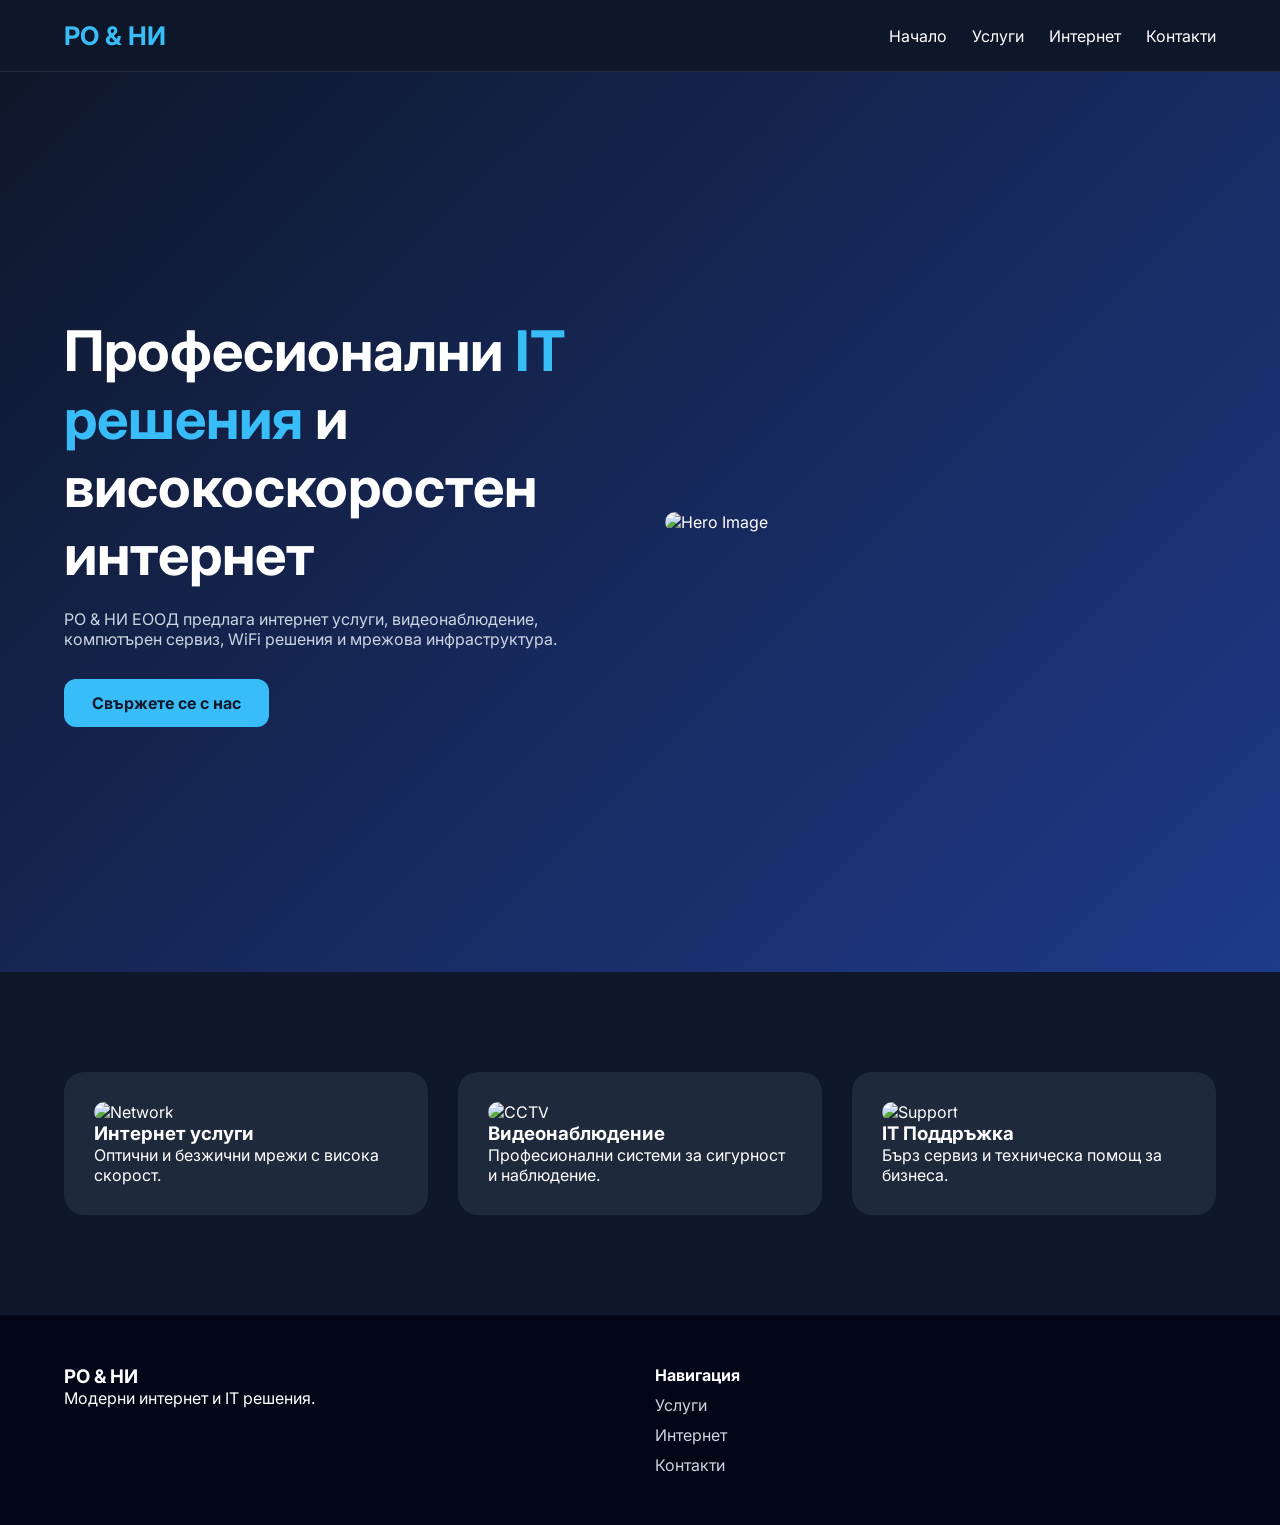
==== ro-ni-website/index.html @ cff60ff6 "add" ====
<!DOCTYPE html>
<html lang="bg">
<head>
    <meta charset="UTF-8">
    <meta name="viewport" content="width=device-width, initial-scale=1.0">
    <title>РО & НИ ЕООД</title>

    <link rel="stylesheet" href="css/style.css">
    <link rel="preconnect" href="https://fonts.googleapis.com">
    <link rel="preconnect" href="https://fonts.gstatic.com" crossorigin>
    <link href="https://fonts.googleapis.com/css2?family=Inter:wght@300;400;500;600;700&display=swap" rel="stylesheet">
</head>
<body>

<header>
    <div class="container navbar">
        <div class="logo">РО & НИ</div>

        <nav>
            <ul>
                <li><a href="index.html">Начало</a></li>
                <li><a href="services.html">Услуги</a></li>
                <li><a href="internet.html">Интернет</a></li>
                <li><a href="contact.html">Контакти</a></li>
            </ul>
        </nav>
    </div>
</header>

<section class="hero">
    <div class="container hero-grid">

        <div>
            <h1>
                Професионални <span>IT решения</span>
                и високоскоростен интернет
            </h1>

            <p>
                РО & НИ ЕООД предлага интернет услуги,
                видеонаблюдение, компютърен сервиз,
                WiFi решения и мрежова инфраструктура.
            </p>

            <a href="contact.html" class="btn">Свържете се с нас</a>
        </div>

        <div>
            <img src="images/hero.jpg" alt="Hero Image">
        </div>

    </div>
</section>

<section class="features">
    <div class="container cards">

        <div class="card">
            <img src="images/network.jpg" alt="Network">
            <h3>Интернет услуги</h3>
            <p>Оптични и безжични мрежи с висока скорост.</p>
        </div>

        <div class="card">
            <img src="images/cctv.jpg" alt="CCTV">
            <h3>Видеонаблюдение</h3>
            <p>Професионални системи за сигурност и наблюдение.</p>
        </div>

        <div class="card">
            <img src="images/support.jpg" alt="Support">
            <h3>IT Поддръжка</h3>
            <p>Бърз сервиз и техническа помощ за бизнеса.</p>
        </div>

    </div>
</section>

<footer>
    <div class="container footer-grid">

        <div>
            <h3>РО & НИ</h3>
            <p>Модерни интернет и IT решения.</p>
        </div>

        <div>
            <h4>Навигация</h4>
            <a href="services.html">Услуги</a>
            <a href="internet.html">Интернет</a>
            <a href="contact.html">Контакти</a>
        </div>

    </div>
</footer>

<script src="js/main.js"></script>
</body>
</html>
---- ro-ni-website/css/style.css ----
* {
    margin: 0;
    padding: 0;
    box-sizing: border-box;
}

body {
    font-family: 'Inter', sans-serif;
    background: #0f172a;
    color: white;
}

.container {
    width: 90%;
    max-width: 1200px;
    margin: auto;
}

header {
    background: rgba(15,23,42,0.95);
    position: sticky;
    top: 0;
    z-index: 999;
    border-bottom: 1px solid rgba(255,255,255,0.1);
}

.navbar {
    display: flex;
    justify-content: space-between;
    align-items: center;
    padding: 20px 0;
}

.logo {
    font-size: 1.6rem;
    font-weight: bold;
    color: #38bdf8;
}

nav ul {
    display: flex;
    gap: 25px;
    list-style: none;
}

nav a {
    color: white;
    text-decoration: none;
    transition: .3s;
}

nav a:hover {
    color: #38bdf8;
}

.hero {
    min-height: 100vh;
    display: flex;
    align-items: center;
    background: linear-gradient(135deg,#0f172a,#1e3a8a);
}

.hero-grid {
    display: grid;
    grid-template-columns: repeat(auto-fit,minmax(300px,1fr));
    gap: 50px;
    align-items: center;
}

.hero img,
.card img {
    width: 100%;
    border-radius: 20px;
}

.hero h1 {
    font-size: 3.5rem;
    margin-bottom: 20px;
}

.hero span {
    color: #38bdf8;
}

.hero p {
    margin-bottom: 30px;
    color: #cbd5e1;
}

.btn {
    display: inline-block;
    background: #38bdf8;
    color: #0f172a;
    padding: 14px 28px;
    border-radius: 12px;
    text-decoration: none;
    font-weight: bold;
}

.features,
.services-section,
.pricing,
.contact-section {
    padding: 100px 0;
}

.cards,
.pricing-grid,
.contact-grid {
    display: grid;
    grid-template-columns: repeat(auto-fit,minmax(280px,1fr));
    gap: 30px;
}

.card,
.price-card,
.contact-form {
    background: #1e293b;
    padding: 30px;
    border-radius: 20px;
}

.price-card.featured {
    border: 2px solid #38bdf8;
    transform: scale(1.05);
}

.page-hero {
    padding: 140px 0 80px;
    text-align: center;
    background: linear-gradient(135deg,#111827,#1e3a8a);
}

.page-hero h1 {
    font-size: 3rem;
    margin-bottom: 10px;
}

.contact-form {
    display: flex;
    flex-direction: column;
    gap: 20px;
}

.contact-form input,
.contact-form textarea {
    padding: 15px;
    border: none;
    border-radius: 10px;
    background: #334155;
    color: white;
}

.contact-form button {
    padding: 15px;
    background: #38bdf8;
    border: none;
    border-radius: 10px;
    font-weight: bold;
    cursor: pointer;
}

footer {
    background: #020617;
    padding: 50px 0;
}

.footer-grid {
    display: grid;
    grid-template-columns: repeat(auto-fit,minmax(250px,1fr));
    gap: 30px;
}

.footer-grid a {
    display: block;
    margin-top: 10px;
    color: #cbd5e1;
    text-decoration: none;
}

@media(max-width:768px){

    nav ul {
        flex-direction: column;
        gap: 10px;
    }

    .hero h1 {
        font-size: 2.4rem;
    }

}
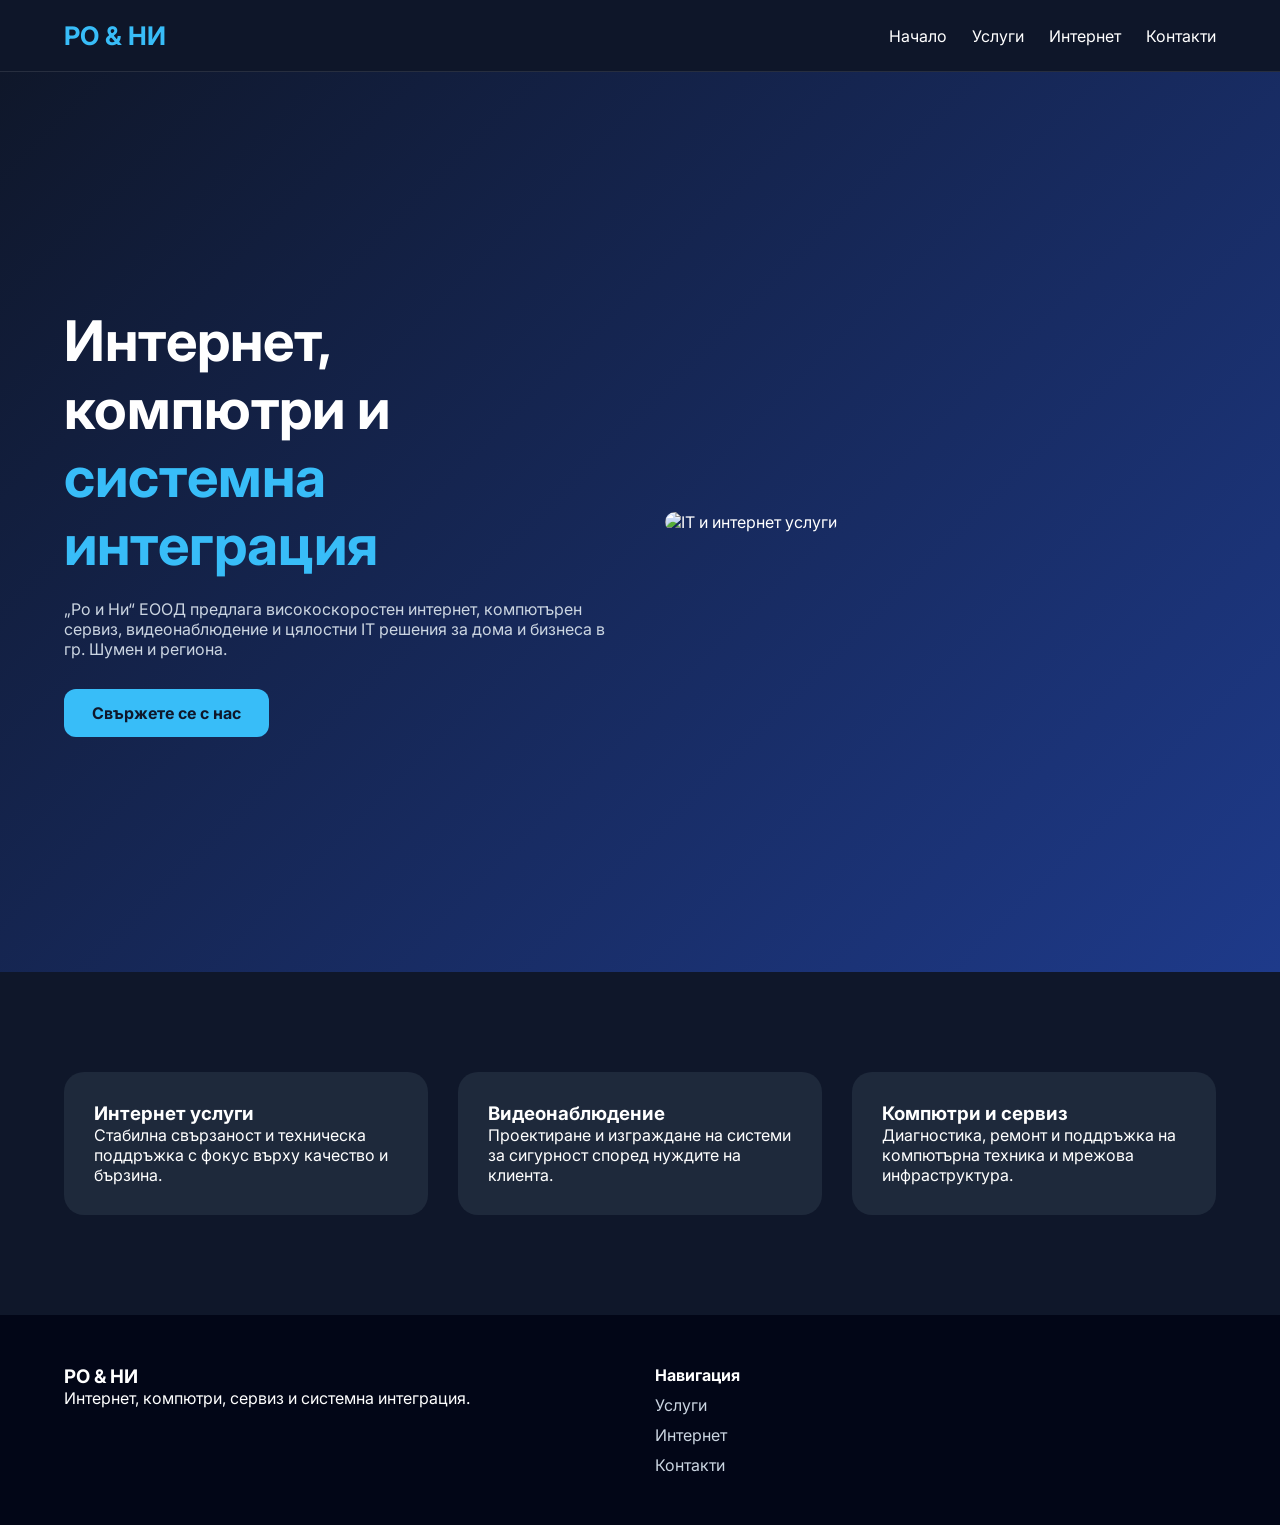
==== commit 3d862583: "адд" ====
--- a/ro-ni-website/index.html
+++ b/ro-ni-website/index.html
@@ -3,7 +3,7 @@
 <head>
     <meta charset="UTF-8">
     <meta name="viewport" content="width=device-width, initial-scale=1.0">
-    <title>РО & НИ ЕООД</title>
+    <title>РО & НИ ЕООД | Интернет, компютри, сервиз</title>
 
     <link rel="stylesheet" href="css/style.css">
     <link rel="preconnect" href="https://fonts.googleapis.com">
@@ -32,21 +32,19 @@
 
         <div>
             <h1>
-                Професионални <span>IT решения</span>
-                и високоскоростен интернет
+                Интернет, компютри и <span>системна интеграция</span>
             </h1>
 
             <p>
-                РО & НИ ЕООД предлага интернет услуги,
-                видеонаблюдение, компютърен сервиз,
-                WiFi решения и мрежова инфраструктура.
+                „Ро и Ни“ ЕООД предлага високоскоростен интернет, компютърен сервиз,
+                видеонаблюдение и цялостни IT решения за дома и бизнеса в гр. Шумен и региона.
             </p>
 
             <a href="contact.html" class="btn">Свържете се с нас</a>
         </div>
 
         <div>
-            <img src="images/hero.jpg" alt="Hero Image">
+            <img src="images/hero.jpg" alt="IT и интернет услуги">
         </div>
 
     </div>
@@ -56,21 +54,18 @@
     <div class="container cards">
 
         <div class="card">
-            <img src="images/network.jpg" alt="Network">
             <h3>Интернет услуги</h3>
-            <p>Оптични и безжични мрежи с висока скорост.</p>
+            <p>Стабилна свързаност и техническа поддръжка с фокус върху качество и бързина.</p>
         </div>
 
         <div class="card">
-            <img src="images/cctv.jpg" alt="CCTV">
             <h3>Видеонаблюдение</h3>
-            <p>Професионални системи за сигурност и наблюдение.</p>
+            <p>Проектиране и изграждане на системи за сигурност според нуждите на клиента.</p>
         </div>
 
         <div class="card">
-            <img src="images/support.jpg" alt="Support">
-            <h3>IT Поддръжка</h3>
-            <p>Бърз сервиз и техническа помощ за бизнеса.</p>
+            <h3>Компютри и сервиз</h3>
+            <p>Диагностика, ремонт и поддръжка на компютърна техника и мрежова инфраструктура.</p>
         </div>
 
     </div>
@@ -81,7 +76,7 @@
 
         <div>
             <h3>РО & НИ</h3>
-            <p>Модерни интернет и IT решения.</p>
+            <p>Интернет, компютри, сервиз и системна интеграция.</p>
         </div>
 
         <div>
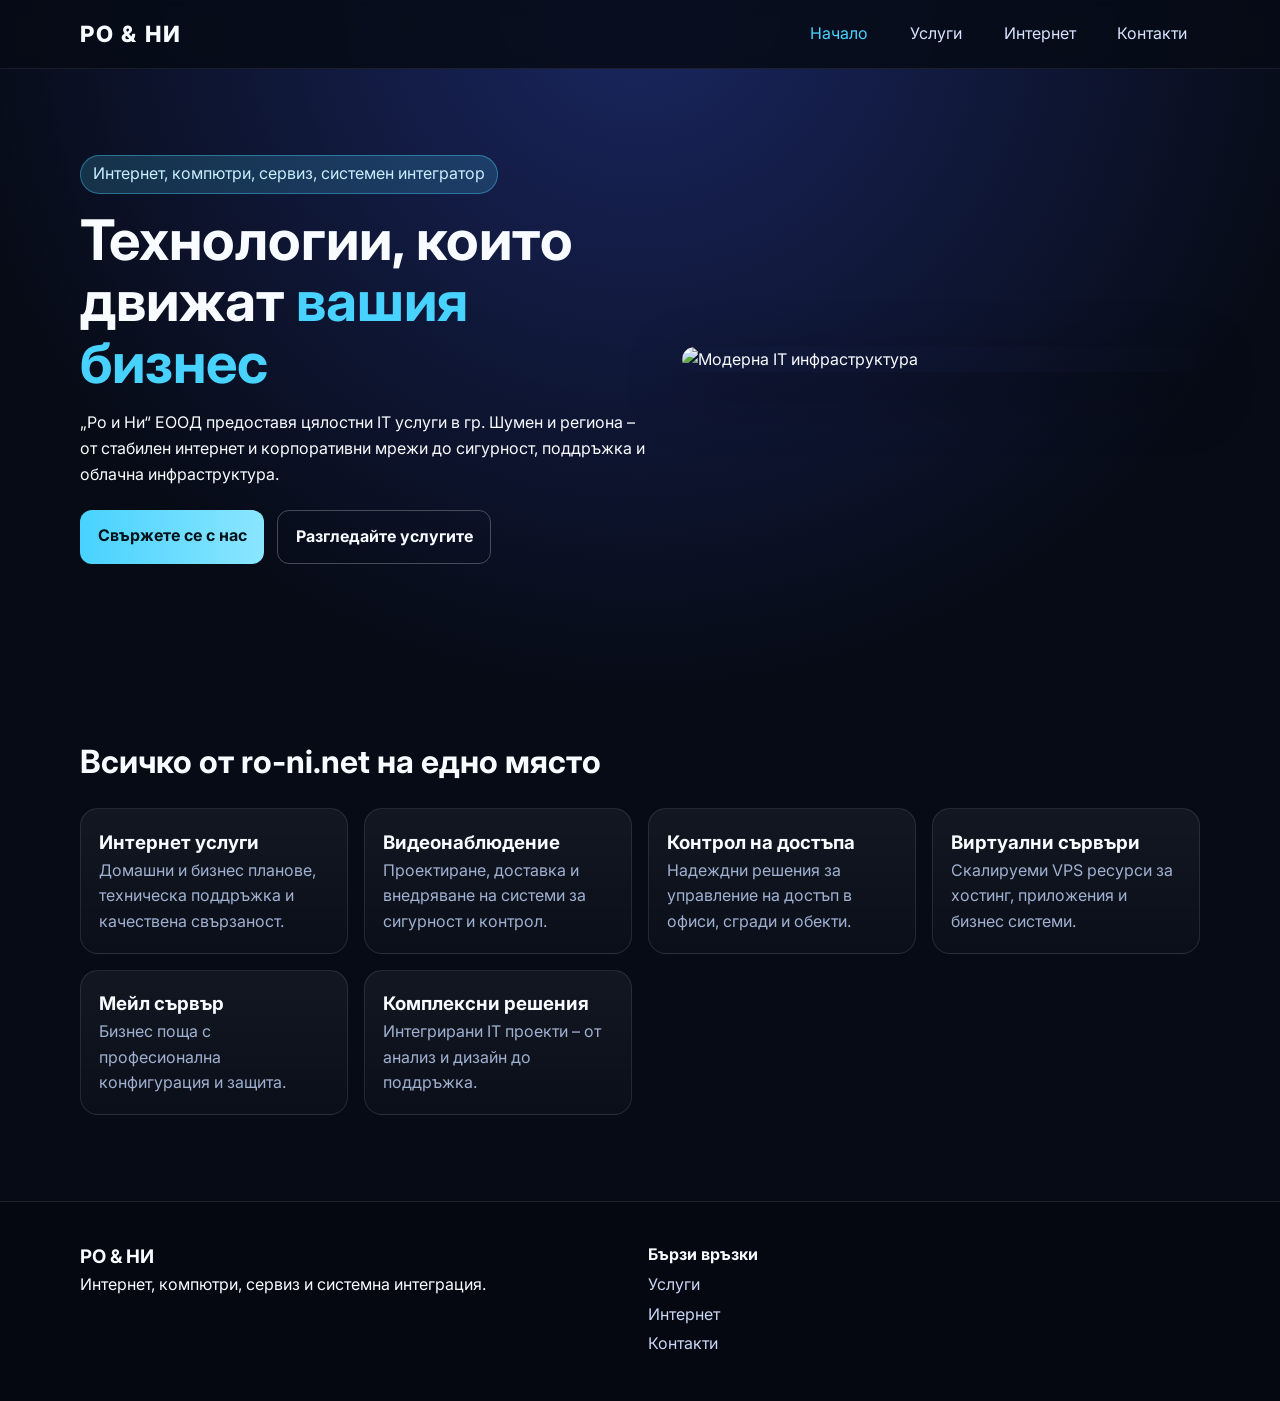
==== commit af2f32c0: "add" ====
--- a/ro-ni-website/index.html
+++ b/ro-ni-website/index.html
@@ -3,22 +3,20 @@
 <head>
     <meta charset="UTF-8">
     <meta name="viewport" content="width=device-width, initial-scale=1.0">
-    <title>РО & НИ ЕООД | Интернет, компютри, сервиз</title>
-
+    <title>РО & НИ ЕООД | Интернет, компютри, сервиз, системен интегратор</title>
+    <meta name="description" content="Модерни IT услуги от РО & НИ ЕООД: интернет, видеонаблюдение, контрол на достъпа, компютърен сервиз, виртуални сървъри и комплексни решения.">
     <link rel="stylesheet" href="css/style.css">
     <link rel="preconnect" href="https://fonts.googleapis.com">
     <link rel="preconnect" href="https://fonts.gstatic.com" crossorigin>
-    <link href="https://fonts.googleapis.com/css2?family=Inter:wght@300;400;500;600;700&display=swap" rel="stylesheet">
+    <link href="https://fonts.googleapis.com/css2?family=Inter:wght@300;400;500;600;700;800&display=swap" rel="stylesheet">
 </head>
 <body>
-
 <header>
     <div class="container navbar">
-        <div class="logo">РО & НИ</div>
-
+        <a class="logo" href="index.html">РО & НИ</a>
         <nav>
             <ul>
-                <li><a href="index.html">Начало</a></li>
+                <li><a href="index.html" class="active">Начало</a></li>
                 <li><a href="services.html">Услуги</a></li>
                 <li><a href="internet.html">Интернет</a></li>
                 <li><a href="contact.html">Контакти</a></li>
@@ -29,66 +27,46 @@
 
 <section class="hero">
     <div class="container hero-grid">
-
         <div>
-            <h1>
-                Интернет, компютри и <span>системна интеграция</span>
-            </h1>
-
-            <p>
-                „Ро и Ни“ ЕООД предлага високоскоростен интернет, компютърен сервиз,
-                видеонаблюдение и цялостни IT решения за дома и бизнеса в гр. Шумен и региона.
-            </p>
-
-            <a href="contact.html" class="btn">Свържете се с нас</a>
+            <p class="badge">Интернет, компютри, сервиз, системен интегратор</p>
+            <h1>Технологии, които движат <span>вашия бизнес</span></h1>
+            <p>„Ро и Ни“ ЕООД предоставя цялостни IT услуги в гр. Шумен и региона – от стабилен интернет и корпоративни мрежи до сигурност, поддръжка и облачна инфраструктура.</p>
+            <div class="hero-actions">
+                <a href="contact.html" class="btn">Свържете се с нас</a>
+                <a href="services.html" class="btn btn-ghost">Разгледайте услугите</a>
+            </div>
         </div>
-
-        <div>
-            <img src="images/hero.jpg" alt="IT и интернет услуги">
-        </div>
-
+        <img src="https://images.unsplash.com/photo-1518770660439-4636190af475?auto=format&fit=crop&w=1200&q=80" alt="Модерна IT инфраструктура">
     </div>
 </section>
 
 <section class="features">
-    <div class="container cards">
-
-        <div class="card">
-            <h3>Интернет услуги</h3>
-            <p>Стабилна свързаност и техническа поддръжка с фокус върху качество и бързина.</p>
+    <div class="container">
+        <h2 class="section-title">Всичко от ro-ni.net на едно място</h2>
+        <div class="cards">
+            <article class="card"><h3>Интернет услуги</h3><p>Домашни и бизнес планове, техническа поддръжка и качествена свързаност.</p></article>
+            <article class="card"><h3>Видеонаблюдение</h3><p>Проектиране, доставка и внедряване на системи за сигурност и контрол.</p></article>
+            <article class="card"><h3>Контрол на достъпа</h3><p>Надеждни решения за управление на достъп в офиси, сгради и обекти.</p></article>
+            <article class="card"><h3>Виртуални сървъри</h3><p>Скалируеми VPS ресурси за хостинг, приложения и бизнес системи.</p></article>
+            <article class="card"><h3>Мейл сървър</h3><p>Бизнес поща с професионална конфигурация и защита.</p></article>
+            <article class="card"><h3>Комплексни решения</h3><p>Интегрирани IT проекти – от анализ и дизайн до поддръжка.</p></article>
         </div>
-
-        <div class="card">
-            <h3>Видеонаблюдение</h3>
-            <p>Проектиране и изграждане на системи за сигурност според нуждите на клиента.</p>
-        </div>
-
-        <div class="card">
-            <h3>Компютри и сервиз</h3>
-            <p>Диагностика, ремонт и поддръжка на компютърна техника и мрежова инфраструктура.</p>
-        </div>
-
     </div>
 </section>
 
 <footer>
     <div class="container footer-grid">
-
         <div>
             <h3>РО & НИ</h3>
             <p>Интернет, компютри, сервиз и системна интеграция.</p>
         </div>
-
         <div>
-            <h4>Навигация</h4>
+            <h4>Бързи връзки</h4>
             <a href="services.html">Услуги</a>
             <a href="internet.html">Интернет</a>
             <a href="contact.html">Контакти</a>
         </div>
-
     </div>
 </footer>
-
-<script src="js/main.js"></script>
 </body>
-</html>+</html>
--- a/ro-ni-website/css/style.css
+++ b/ro-ni-website/css/style.css
@@ -1,192 +1,31 @@
-* {
-    margin: 0;
-    padding: 0;
-    box-sizing: border-box;
-}
-
-body {
-    font-family: 'Inter', sans-serif;
-    background: #0f172a;
-    color: white;
-}
-
-.container {
-    width: 90%;
-    max-width: 1200px;
-    margin: auto;
-}
-
-header {
-    background: rgba(15,23,42,0.95);
-    position: sticky;
-    top: 0;
-    z-index: 999;
-    border-bottom: 1px solid rgba(255,255,255,0.1);
-}
-
-.navbar {
-    display: flex;
-    justify-content: space-between;
-    align-items: center;
-    padding: 20px 0;
-}
-
-.logo {
-    font-size: 1.6rem;
-    font-weight: bold;
-    color: #38bdf8;
-}
-
-nav ul {
-    display: flex;
-    gap: 25px;
-    list-style: none;
-}
-
-nav a {
-    color: white;
-    text-decoration: none;
-    transition: .3s;
-}
-
-nav a:hover {
-    color: #38bdf8;
-}
-
-.hero {
-    min-height: 100vh;
-    display: flex;
-    align-items: center;
-    background: linear-gradient(135deg,#0f172a,#1e3a8a);
-}
-
-.hero-grid {
-    display: grid;
-    grid-template-columns: repeat(auto-fit,minmax(300px,1fr));
-    gap: 50px;
-    align-items: center;
-}
-
-.hero img,
-.card img {
-    width: 100%;
-    border-radius: 20px;
-}
-
-.hero h1 {
-    font-size: 3.5rem;
-    margin-bottom: 20px;
-}
-
-.hero span {
-    color: #38bdf8;
-}
-
-.hero p {
-    margin-bottom: 30px;
-    color: #cbd5e1;
-}
-
-.btn {
-    display: inline-block;
-    background: #38bdf8;
-    color: #0f172a;
-    padding: 14px 28px;
-    border-radius: 12px;
-    text-decoration: none;
-    font-weight: bold;
-}
-
-.features,
-.services-section,
-.pricing,
-.contact-section {
-    padding: 100px 0;
-}
-
-.cards,
-.pricing-grid,
-.contact-grid {
-    display: grid;
-    grid-template-columns: repeat(auto-fit,minmax(280px,1fr));
-    gap: 30px;
-}
-
-.card,
-.price-card,
-.contact-form {
-    background: #1e293b;
-    padding: 30px;
-    border-radius: 20px;
-}
-
-.price-card.featured {
-    border: 2px solid #38bdf8;
-    transform: scale(1.05);
-}
-
-.page-hero {
-    padding: 140px 0 80px;
-    text-align: center;
-    background: linear-gradient(135deg,#111827,#1e3a8a);
-}
-
-.page-hero h1 {
-    font-size: 3rem;
-    margin-bottom: 10px;
-}
-
-.contact-form {
-    display: flex;
-    flex-direction: column;
-    gap: 20px;
-}
-
-.contact-form input,
-.contact-form textarea {
-    padding: 15px;
-    border: none;
-    border-radius: 10px;
-    background: #334155;
-    color: white;
-}
-
-.contact-form button {
-    padding: 15px;
-    background: #38bdf8;
-    border: none;
-    border-radius: 10px;
-    font-weight: bold;
-    cursor: pointer;
-}
-
-footer {
-    background: #020617;
-    padding: 50px 0;
-}
-
-.footer-grid {
-    display: grid;
-    grid-template-columns: repeat(auto-fit,minmax(250px,1fr));
-    gap: 30px;
-}
-
-.footer-grid a {
-    display: block;
-    margin-top: 10px;
-    color: #cbd5e1;
-    text-decoration: none;
-}
-
-@media(max-width:768px){
-
-    nav ul {
-        flex-direction: column;
-        gap: 10px;
-    }
-
-    .hero h1 {
-        font-size: 2.4rem;
-    }
-
-}+*{margin:0;padding:0;box-sizing:border-box}
+:root{--bg:#070b16;--card:#121a2b;--muted:#9fb0d0;--text:#f8fbff;--accent:#48d2ff;--accent2:#7c5cff}
+body{font-family:'Inter',sans-serif;background:radial-gradient(circle at top,#1a2660 0%,var(--bg) 45%);color:var(--text);line-height:1.6}
+.container{width:min(1120px,92%);margin:auto}
+header{position:sticky;top:0;z-index:10;background:rgba(7,11,22,.85);backdrop-filter:blur(8px);border-bottom:1px solid rgba(255,255,255,.08)}
+.navbar{display:flex;justify-content:space-between;align-items:center;padding:16px 0}
+.logo{text-decoration:none;color:var(--text);font-size:1.4rem;font-weight:800;letter-spacing:.08em}
+nav ul{list-style:none;display:flex;gap:1rem}.active{color:var(--accent)!important}
+nav a{text-decoration:none;color:#d8e3ff;padding:.45rem .8rem;border-radius:999px;transition:.2s}
+nav a:hover{background:rgba(72,210,255,.14);color:var(--accent)}
+.hero,.features,.services-section,.pricing,.contact-section{padding:86px 0}
+.hero-grid{display:grid;grid-template-columns:1.1fr 1fr;gap:2rem;align-items:center}
+.hero img{width:100%;border-radius:22px;box-shadow:0 20px 60px rgba(0,0,0,.4)}
+.badge{display:inline-block;background:rgba(72,210,255,.18);padding:.35rem .75rem;border:1px solid rgba(72,210,255,.4);border-radius:999px;color:#c7efff;margin-bottom:1rem}
+h1{font-size:clamp(2rem,5vw,3.5rem);line-height:1.1;margin-bottom:1rem}h1 span{color:var(--accent)}
+.section-title{font-size:2rem;margin-bottom:1.3rem}
+.hero-actions{display:flex;flex-wrap:wrap;gap:.8rem;margin-top:1.4rem}
+.btn{background:linear-gradient(90deg,var(--accent),#8be6ff);color:#00131a;padding:.85rem 1.1rem;border-radius:12px;text-decoration:none;font-weight:700}
+.btn-ghost{background:transparent;color:var(--text);border:1px solid rgba(255,255,255,.25)}
+.cards,.pricing-grid,.contact-grid{display:grid;grid-template-columns:repeat(auto-fit,minmax(250px,1fr));gap:1rem}
+.card,.price-card,.contact-form{background:linear-gradient(180deg,rgba(255,255,255,.05),rgba(255,255,255,.02));border:1px solid rgba(255,255,255,.1);border-radius:18px;padding:1.15rem}
+.card img{width:100%;height:150px;object-fit:cover;border-radius:12px;margin-bottom:.8rem}
+.card p,.price-card p{color:var(--muted)}
+.price-card.featured{border-color:var(--accent2);transform:translateY(-4px)}
+.page-hero{padding:110px 0 56px;text-align:center}
+.page-hero p{color:var(--muted)}
+.contact-form{display:flex;flex-direction:column;gap:.7rem}
+input,textarea,button{font:inherit}input,textarea{border:none;background:#0f1627;color:var(--text);padding:.85rem;border-radius:10px}
+button{border:none;border-radius:10px;padding:.85rem;background:linear-gradient(90deg,var(--accent2),var(--accent));color:#fff;font-weight:700;cursor:pointer}
+footer{padding:40px 0;border-top:1px solid rgba(255,255,255,.1);background:#050811}.footer-grid{display:grid;grid-template-columns:repeat(auto-fit,minmax(220px,1fr));gap:1rem}footer a{display:block;color:#cad6f5;text-decoration:none;margin:.25rem 0}
+@media(max-width:860px){.hero-grid{grid-template-columns:1fr}nav ul{gap:.4rem;flex-wrap:wrap}}
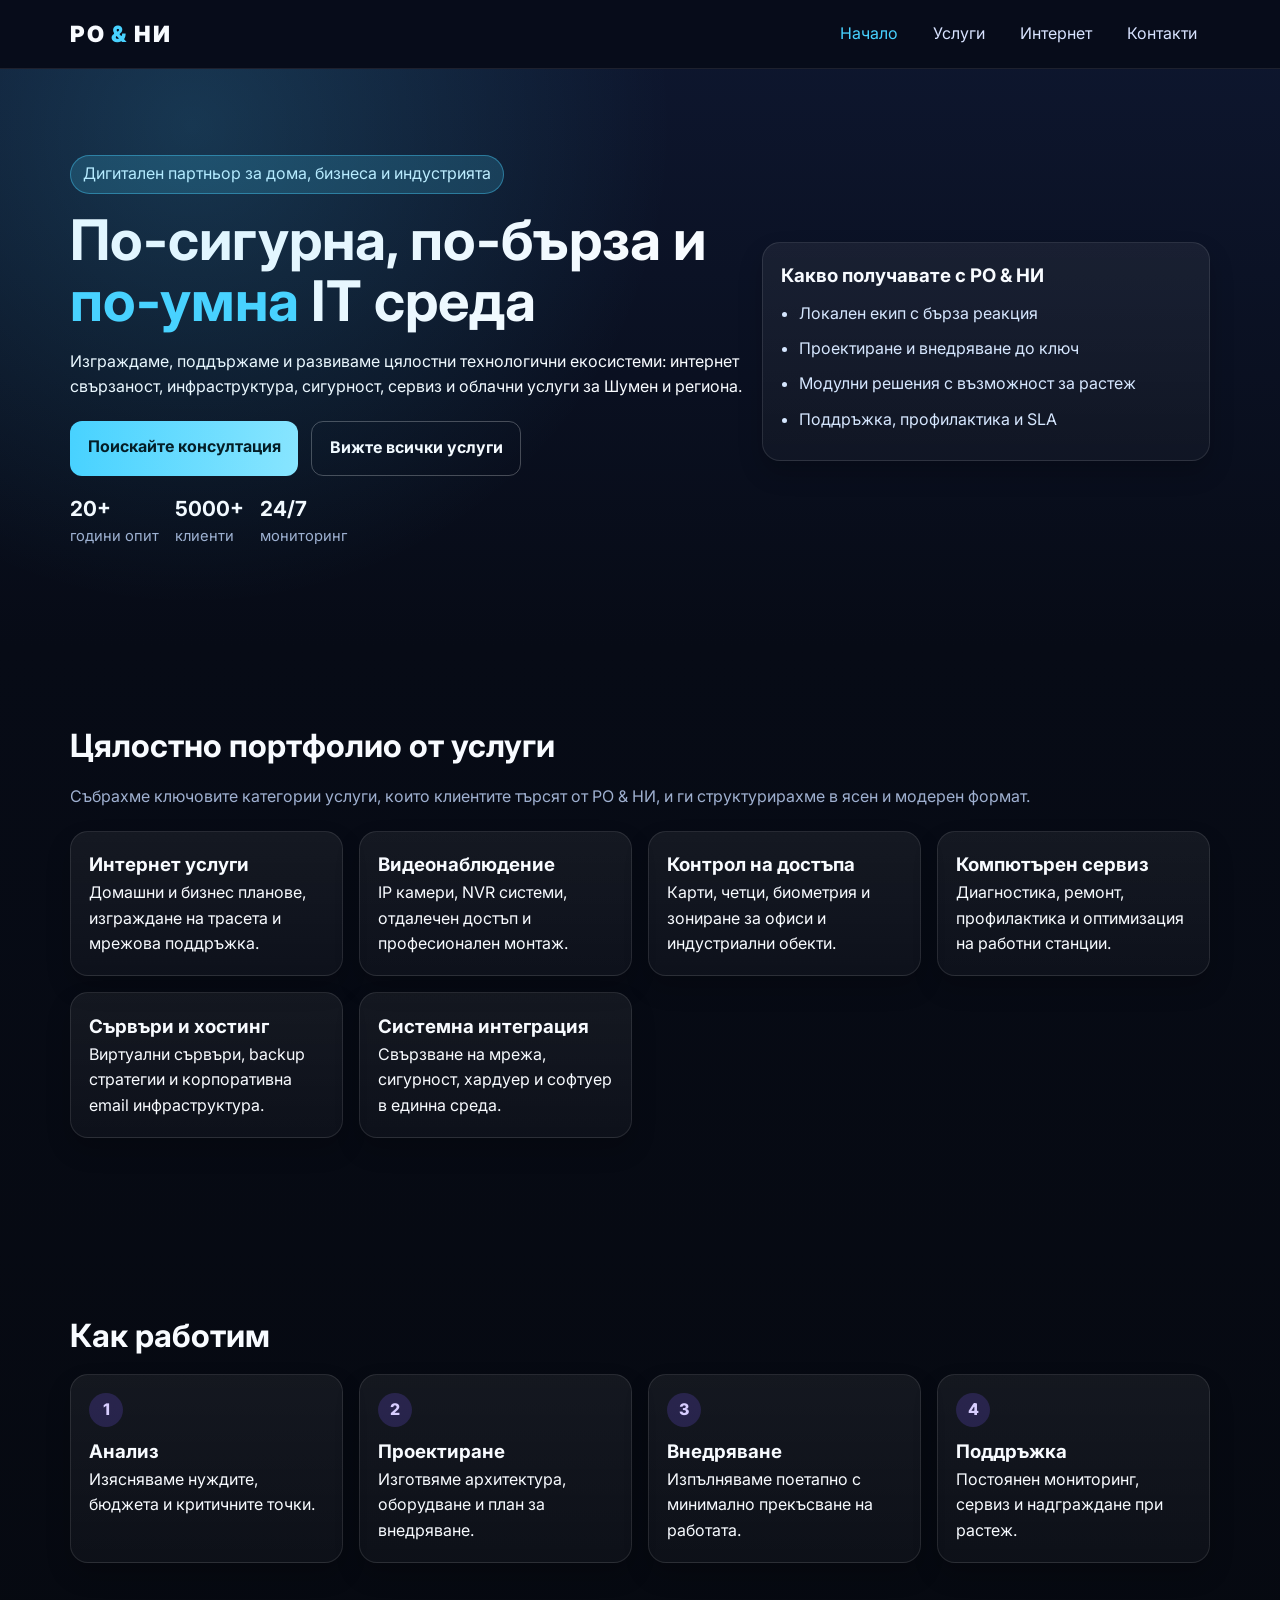
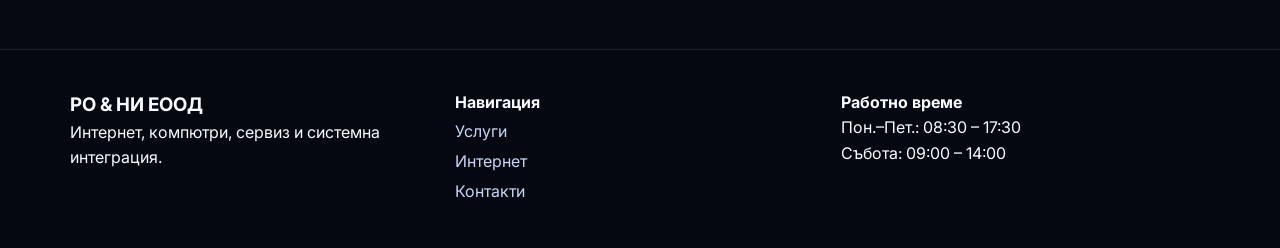
==== commit d607b7e8: "адд" ====
--- a/ro-ni-website/index.html
+++ b/ro-ni-website/index.html
@@ -3,17 +3,18 @@
 <head>
     <meta charset="UTF-8">
     <meta name="viewport" content="width=device-width, initial-scale=1.0">
-    <title>РО & НИ ЕООД | Интернет, компютри, сервиз, системен интегратор</title>
-    <meta name="description" content="Модерни IT услуги от РО & НИ ЕООД: интернет, видеонаблюдение, контрол на достъпа, компютърен сервиз, виртуални сървъри и комплексни решения.">
+    <title>РО & НИ ЕООД | Интернет, IT инфраструктура и системна интеграция</title>
+    <meta name="description" content="Цялостни технологични услуги от РО & НИ ЕООД: интернет, видеонаблюдение, контрол на достъпа, сървъри, сервиз, IT поддръжка и интеграция.">
     <link rel="stylesheet" href="css/style.css">
     <link rel="preconnect" href="https://fonts.googleapis.com">
     <link rel="preconnect" href="https://fonts.gstatic.com" crossorigin>
-    <link href="https://fonts.googleapis.com/css2?family=Inter:wght@300;400;500;600;700;800&display=swap" rel="stylesheet">
+    <link href="https://fonts.googleapis.com/css2?family=Inter:wght@300;400;500;600;700;800;900&display=swap" rel="stylesheet">
 </head>
 <body>
-<header>
+<header class="site-header">
     <div class="container navbar">
-        <a class="logo" href="index.html">РО & НИ</a>
+        <a class="logo" href="index.html">РО <span>&</span> НИ</a>
+        <button class="menu-toggle" aria-label="Отвори меню">☰</button>
         <nav>
             <ul>
                 <li><a href="index.html" class="active">Начало</a></li>
@@ -26,30 +27,57 @@
 </header>
 
 <section class="hero">
+    <div class="hero-overlay"></div>
     <div class="container hero-grid">
         <div>
-            <p class="badge">Интернет, компютри, сервиз, системен интегратор</p>
-            <h1>Технологии, които движат <span>вашия бизнес</span></h1>
-            <p>„Ро и Ни“ ЕООД предоставя цялостни IT услуги в гр. Шумен и региона – от стабилен интернет и корпоративни мрежи до сигурност, поддръжка и облачна инфраструктура.</p>
+            <p class="badge">Дигитален партньор за дома, бизнеса и индустрията</p>
+            <h1>По-сигурна, по-бърза и <span>по-умна</span> IT среда</h1>
+            <p>Изграждаме, поддържаме и развиваме цялостни технологични екосистеми: интернет свързаност, инфраструктура, сигурност, сервиз и облачни услуги за Шумен и региона.</p>
             <div class="hero-actions">
-                <a href="contact.html" class="btn">Свържете се с нас</a>
-                <a href="services.html" class="btn btn-ghost">Разгледайте услугите</a>
+                <a href="contact.html" class="btn">Поискайте консултация</a>
+                <a href="services.html" class="btn btn-ghost">Вижте всички услуги</a>
+            </div>
+            <div class="stats">
+                <div><strong>20+</strong><span>години опит</span></div>
+                <div><strong>5000+</strong><span>клиенти</span></div>
+                <div><strong>24/7</strong><span>мониторинг</span></div>
             </div>
         </div>
-        <img src="https://images.unsplash.com/photo-1518770660439-4636190af475?auto=format&fit=crop&w=1200&q=80" alt="Модерна IT инфраструктура">
+        <div class="hero-panel card">
+            <h3>Какво получавате с РО & НИ</h3>
+            <ul class="check-list">
+                <li>Локален екип с бърза реакция</li>
+                <li>Проектиране и внедряване до ключ</li>
+                <li>Модулни решения с възможност за растеж</li>
+                <li>Поддръжка, профилактика и SLA</li>
+            </ul>
+        </div>
     </div>
 </section>
 
 <section class="features">
     <div class="container">
-        <h2 class="section-title">Всичко от ro-ni.net на едно място</h2>
+        <h2 class="section-title">Цялостно портфолио от услуги</h2>
+        <p class="section-subtitle">Събрахме ключовите категории услуги, които клиентите търсят от РО & НИ, и ги структурирахме в ясен и модерен формат.</p>
         <div class="cards">
-            <article class="card"><h3>Интернет услуги</h3><p>Домашни и бизнес планове, техническа поддръжка и качествена свързаност.</p></article>
-            <article class="card"><h3>Видеонаблюдение</h3><p>Проектиране, доставка и внедряване на системи за сигурност и контрол.</p></article>
-            <article class="card"><h3>Контрол на достъпа</h3><p>Надеждни решения за управление на достъп в офиси, сгради и обекти.</p></article>
-            <article class="card"><h3>Виртуални сървъри</h3><p>Скалируеми VPS ресурси за хостинг, приложения и бизнес системи.</p></article>
-            <article class="card"><h3>Мейл сървър</h3><p>Бизнес поща с професионална конфигурация и защита.</p></article>
-            <article class="card"><h3>Комплексни решения</h3><p>Интегрирани IT проекти – от анализ и дизайн до поддръжка.</p></article>
+            <article class="card"><h3>Интернет услуги</h3><p>Домашни и бизнес планове, изграждане на трасета и мрежова поддръжка.</p></article>
+            <article class="card"><h3>Видеонаблюдение</h3><p>IP камери, NVR системи, отдалечен достъп и професионален монтаж.</p></article>
+            <article class="card"><h3>Контрол на достъпа</h3><p>Карти, четци, биометрия и зониране за офиси и индустриални обекти.</p></article>
+            <article class="card"><h3>Компютърен сервиз</h3><p>Диагностика, ремонт, профилактика и оптимизация на работни станции.</p></article>
+            <article class="card"><h3>Сървъри и хостинг</h3><p>Виртуални сървъри, backup стратегии и корпоративна email инфраструктура.</p></article>
+            <article class="card"><h3>Системна интеграция</h3><p>Свързване на мрежа, сигурност, хардуер и софтуер в единна среда.</p></article>
+        </div>
+    </div>
+</section>
+
+<section class="timeline">
+    <div class="container">
+        <h2 class="section-title">Как работим</h2>
+        <div class="timeline-grid">
+            <article class="card"><span>1</span><h3>Анализ</h3><p>Изясняваме нуждите, бюджета и критичните точки.</p></article>
+            <article class="card"><span>2</span><h3>Проектиране</h3><p>Изготвяме архитектура, оборудване и план за внедряване.</p></article>
+            <article class="card"><span>3</span><h3>Внедряване</h3><p>Изпълняваме поетапно с минимално прекъсване на работата.</p></article>
+            <article class="card"><span>4</span><h3>Поддръжка</h3><p>Постоянен мониторинг, сервиз и надграждане при растеж.</p></article>
         </div>
     </div>
 </section>
@@ -57,16 +85,22 @@
 <footer>
     <div class="container footer-grid">
         <div>
-            <h3>РО & НИ</h3>
+            <h3>РО & НИ ЕООД</h3>
             <p>Интернет, компютри, сервиз и системна интеграция.</p>
         </div>
         <div>
-            <h4>Бързи връзки</h4>
+            <h4>Навигация</h4>
             <a href="services.html">Услуги</a>
             <a href="internet.html">Интернет</a>
             <a href="contact.html">Контакти</a>
         </div>
+        <div>
+            <h4>Работно време</h4>
+            <p>Пон.–Пет.: 08:30 – 17:30</p>
+            <p>Събота: 09:00 – 14:00</p>
+        </div>
     </div>
 </footer>
+<script src="js/main.js"></script>
 </body>
-</html>
+</html>
--- a/ro-ni-website/css/style.css
+++ b/ro-ni-website/css/style.css
@@ -1,31 +1,31 @@
 *{margin:0;padding:0;box-sizing:border-box}
-:root{--bg:#070b16;--card:#121a2b;--muted:#9fb0d0;--text:#f8fbff;--accent:#48d2ff;--accent2:#7c5cff}
-body{font-family:'Inter',sans-serif;background:radial-gradient(circle at top,#1a2660 0%,var(--bg) 45%);color:var(--text);line-height:1.6}
-.container{width:min(1120px,92%);margin:auto}
-header{position:sticky;top:0;z-index:10;background:rgba(7,11,22,.85);backdrop-filter:blur(8px);border-bottom:1px solid rgba(255,255,255,.08)}
-.navbar{display:flex;justify-content:space-between;align-items:center;padding:16px 0}
-.logo{text-decoration:none;color:var(--text);font-size:1.4rem;font-weight:800;letter-spacing:.08em}
-nav ul{list-style:none;display:flex;gap:1rem}.active{color:var(--accent)!important}
-nav a{text-decoration:none;color:#d8e3ff;padding:.45rem .8rem;border-radius:999px;transition:.2s}
-nav a:hover{background:rgba(72,210,255,.14);color:var(--accent)}
-.hero,.features,.services-section,.pricing,.contact-section{padding:86px 0}
-.hero-grid{display:grid;grid-template-columns:1.1fr 1fr;gap:2rem;align-items:center}
-.hero img{width:100%;border-radius:22px;box-shadow:0 20px 60px rgba(0,0,0,.4)}
+:root{--bg:#070b16;--bg2:#0e1730;--card:#121a2b;--muted:#9fb0d0;--text:#f8fbff;--accent:#48d2ff;--accent2:#7c5cff;--ok:#36d399}
+body{font-family:'Inter',sans-serif;background:linear-gradient(180deg,var(--bg2),var(--bg) 35%,#060910);color:var(--text);line-height:1.6}
+.container{width:min(1140px,92%);margin:auto}
+.site-header{position:sticky;top:0;z-index:30;background:rgba(7,11,22,.8);backdrop-filter:blur(10px);border-bottom:1px solid rgba(255,255,255,.09)}
+.navbar{display:flex;justify-content:space-between;align-items:center;padding:16px 0;gap:1rem}.logo{text-decoration:none;color:var(--text);font-size:1.4rem;font-weight:900;letter-spacing:.08em}.logo span{color:var(--accent)}
+nav ul{list-style:none;display:flex;gap:.6rem}.active{color:var(--accent)!important}nav a{text-decoration:none;color:#d8e3ff;padding:.45rem .8rem;border-radius:999px;transition:.2s}nav a:hover{background:rgba(72,210,255,.14);color:var(--accent)}
+.menu-toggle{display:none;border:1px solid rgba(255,255,255,.25);background:transparent;color:#fff;padding:.4rem .6rem;border-radius:8px}
+.hero,.features,.services-section,.pricing,.contact-section,.timeline{padding:86px 0;position:relative}
+.hero-overlay{position:absolute;inset:0;background:radial-gradient(circle at 15% 10%,rgba(72,210,255,.18),transparent 40%);pointer-events:none}
+.hero-grid{display:grid;grid-template-columns:1.2fr .8fr;gap:1.2rem;align-items:center}
 .badge{display:inline-block;background:rgba(72,210,255,.18);padding:.35rem .75rem;border:1px solid rgba(72,210,255,.4);border-radius:999px;color:#c7efff;margin-bottom:1rem}
 h1{font-size:clamp(2rem,5vw,3.5rem);line-height:1.1;margin-bottom:1rem}h1 span{color:var(--accent)}
-.section-title{font-size:2rem;margin-bottom:1.3rem}
-.hero-actions{display:flex;flex-wrap:wrap;gap:.8rem;margin-top:1.4rem}
-.btn{background:linear-gradient(90deg,var(--accent),#8be6ff);color:#00131a;padding:.85rem 1.1rem;border-radius:12px;text-decoration:none;font-weight:700}
-.btn-ghost{background:transparent;color:var(--text);border:1px solid rgba(255,255,255,.25)}
-.cards,.pricing-grid,.contact-grid{display:grid;grid-template-columns:repeat(auto-fit,minmax(250px,1fr));gap:1rem}
-.card,.price-card,.contact-form{background:linear-gradient(180deg,rgba(255,255,255,.05),rgba(255,255,255,.02));border:1px solid rgba(255,255,255,.1);border-radius:18px;padding:1.15rem}
-.card img{width:100%;height:150px;object-fit:cover;border-radius:12px;margin-bottom:.8rem}
-.card p,.price-card p{color:var(--muted)}
-.price-card.featured{border-color:var(--accent2);transform:translateY(-4px)}
-.page-hero{padding:110px 0 56px;text-align:center}
-.page-hero p{color:var(--muted)}
-.contact-form{display:flex;flex-direction:column;gap:.7rem}
-input,textarea,button{font:inherit}input,textarea{border:none;background:#0f1627;color:var(--text);padding:.85rem;border-radius:10px}
-button{border:none;border-radius:10px;padding:.85rem;background:linear-gradient(90deg,var(--accent2),var(--accent));color:#fff;font-weight:700;cursor:pointer}
+.section-title{font-size:2rem;margin-bottom:.8rem}.section-subtitle{color:var(--muted);margin-bottom:1.3rem}
+.hero-actions{display:flex;flex-wrap:wrap;gap:.8rem;margin-top:1.3rem}.btn{background:linear-gradient(90deg,var(--accent),#8be6ff);color:#00131a;padding:.85rem 1.1rem;border-radius:12px;text-decoration:none;font-weight:700}.btn-ghost{background:transparent;color:var(--text);border:1px solid rgba(255,255,255,.25)}
+.stats{display:flex;flex-wrap:wrap;gap:1rem;margin-top:1rem}.stats div{display:flex;flex-direction:column}.stats strong{font-size:1.3rem}.stats span{color:var(--muted);font-size:.92rem}
+.cards,.pricing-grid,.contact-grid,.timeline-grid{display:grid;grid-template-columns:repeat(auto-fit,minmax(240px,1fr));gap:1rem}
+.card,.price-card,.contact-form{background:linear-gradient(180deg,rgba(255,255,255,.06),rgba(255,255,255,.03));border:1px solid rgba(255,255,255,.1);border-radius:18px;padding:1.15rem;box-shadow:0 12px 24px rgba(0,0,0,.2)}
+.check-list{padding-left:1.1rem}.check-list li{margin:.6rem 0;color:#d6e7ff}
+.timeline .card span{display:inline-flex;align-items:center;justify-content:center;width:34px;height:34px;border-radius:50%;background:rgba(124,92,255,.2);color:#d8ceff;font-weight:800;margin-bottom:.6rem}
+.price-card strong{display:block;margin-top:.5rem;color:var(--ok)}.price-card.featured{border-color:var(--accent2);transform:translateY(-4px)}
+.page-hero{padding:110px 0 56px;text-align:center}.page-hero p{color:var(--muted)}
+.contact-form{display:flex;flex-direction:column;gap:.7rem}input,textarea,button{font:inherit}input,textarea{border:none;background:#0f1627;color:var(--text);padding:.85rem;border-radius:10px}button{border:none;border-radius:10px;padding:.85rem;background:linear-gradient(90deg,var(--accent2),var(--accent));color:#fff;font-weight:700;cursor:pointer}
 footer{padding:40px 0;border-top:1px solid rgba(255,255,255,.1);background:#050811}.footer-grid{display:grid;grid-template-columns:repeat(auto-fit,minmax(220px,1fr));gap:1rem}footer a{display:block;color:#cad6f5;text-decoration:none;margin:.25rem 0}
-@media(max-width:860px){.hero-grid{grid-template-columns:1fr}nav ul{gap:.4rem;flex-wrap:wrap}}
+@media(max-width:860px){
+.hero-grid{grid-template-columns:1fr}
+.menu-toggle{display:block}
+nav{display:none;width:100%}
+nav.open{display:block}
+nav ul{flex-wrap:wrap}
+}
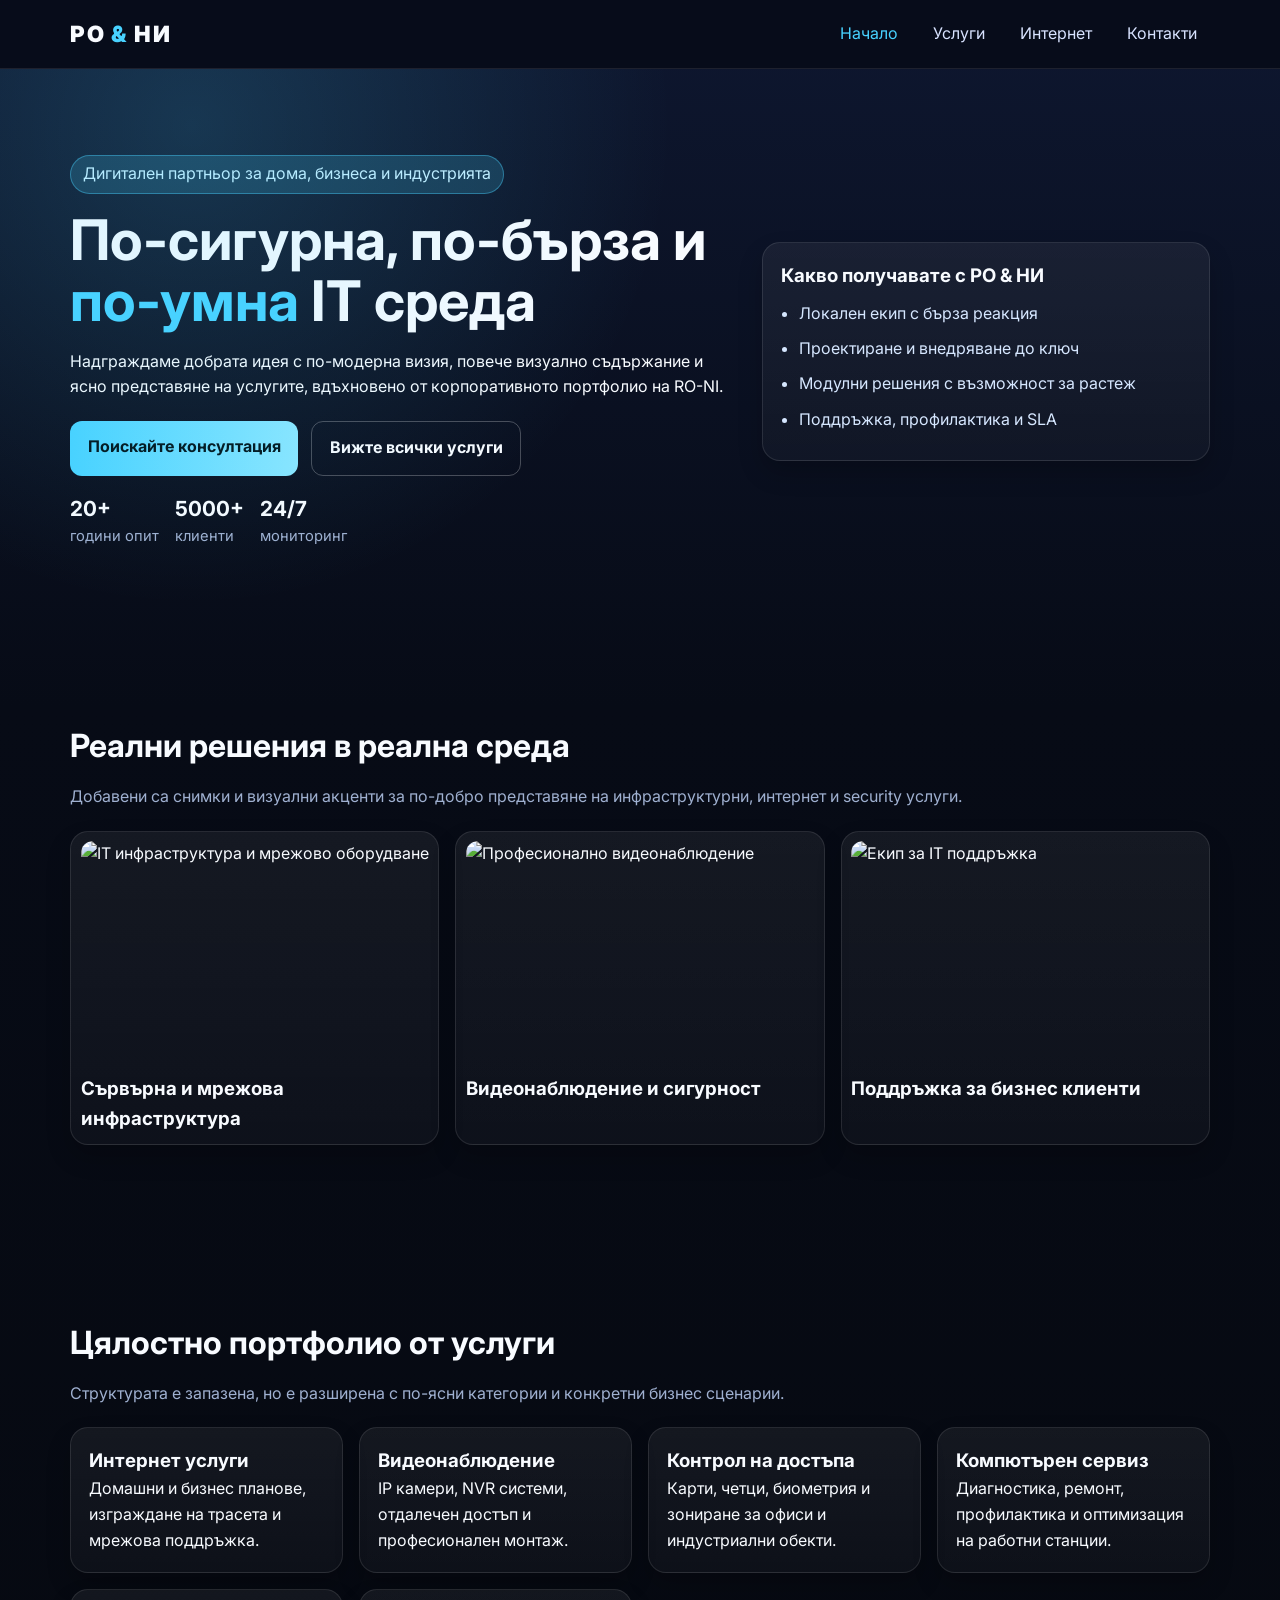
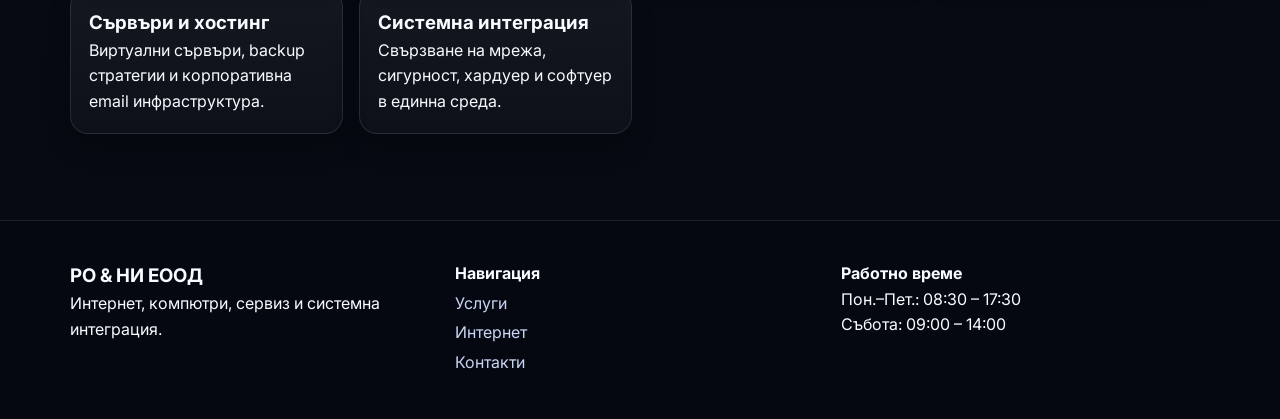
==== commit 8461d5aa: "адд" ====
--- a/ro-ni-website/index.html
+++ b/ro-ni-website/index.html
@@ -32,7 +32,7 @@
         <div>
             <p class="badge">Дигитален партньор за дома, бизнеса и индустрията</p>
             <h1>По-сигурна, по-бърза и <span>по-умна</span> IT среда</h1>
-            <p>Изграждаме, поддържаме и развиваме цялостни технологични екосистеми: интернет свързаност, инфраструктура, сигурност, сервиз и облачни услуги за Шумен и региона.</p>
+            <p>Надграждаме добрата идея с по-модерна визия, повече визуално съдържание и ясно представяне на услугите, вдъхновено от корпоративното портфолио на RO-NI.</p>
             <div class="hero-actions">
                 <a href="contact.html" class="btn">Поискайте консултация</a>
                 <a href="services.html" class="btn btn-ghost">Вижте всички услуги</a>
@@ -55,10 +55,22 @@
     </div>
 </section>
 
+<section class="visual-showcase">
+    <div class="container">
+        <h2 class="section-title">Реални решения в реална среда</h2>
+        <p class="section-subtitle">Добавени са снимки и визуални акценти за по-добро представяне на инфраструктурни, интернет и security услуги.</p>
+        <div class="image-grid">
+            <article class="image-card"><img src="https://images.unsplash.com/photo-1498050108023-c5249f4df085?auto=format&fit=crop&w=900&q=80" alt="IT инфраструктура и мрежово оборудване"><div><h3>Сървърна и мрежова инфраструктура</h3></div></article>
+            <article class="image-card"><img src="https://images.unsplash.com/photo-1558494949-ef010cbdcc31?auto=format&fit=crop&w=900&q=80" alt="Професионално видеонаблюдение"><div><h3>Видеонаблюдение и сигурност</h3></div></article>
+            <article class="image-card"><img src="https://images.unsplash.com/photo-1563770660941-10a636076fe7?auto=format&fit=crop&w=900&q=80" alt="Екип за IT поддръжка"><div><h3>Поддръжка за бизнес клиенти</h3></div></article>
+        </div>
+    </div>
+</section>
+
 <section class="features">
     <div class="container">
         <h2 class="section-title">Цялостно портфолио от услуги</h2>
-        <p class="section-subtitle">Събрахме ключовите категории услуги, които клиентите търсят от РО & НИ, и ги структурирахме в ясен и модерен формат.</p>
+        <p class="section-subtitle">Структурата е запазена, но е разширена с по-ясни категории и конкретни бизнес сценарии.</p>
         <div class="cards">
             <article class="card"><h3>Интернет услуги</h3><p>Домашни и бизнес планове, изграждане на трасета и мрежова поддръжка.</p></article>
             <article class="card"><h3>Видеонаблюдение</h3><p>IP камери, NVR системи, отдалечен достъп и професионален монтаж.</p></article>
@@ -66,18 +78,6 @@
             <article class="card"><h3>Компютърен сервиз</h3><p>Диагностика, ремонт, профилактика и оптимизация на работни станции.</p></article>
             <article class="card"><h3>Сървъри и хостинг</h3><p>Виртуални сървъри, backup стратегии и корпоративна email инфраструктура.</p></article>
             <article class="card"><h3>Системна интеграция</h3><p>Свързване на мрежа, сигурност, хардуер и софтуер в единна среда.</p></article>
-        </div>
-    </div>
-</section>
-
-<section class="timeline">
-    <div class="container">
-        <h2 class="section-title">Как работим</h2>
-        <div class="timeline-grid">
-            <article class="card"><span>1</span><h3>Анализ</h3><p>Изясняваме нуждите, бюджета и критичните точки.</p></article>
-            <article class="card"><span>2</span><h3>Проектиране</h3><p>Изготвяме архитектура, оборудване и план за внедряване.</p></article>
-            <article class="card"><span>3</span><h3>Внедряване</h3><p>Изпълняваме поетапно с минимално прекъсване на работата.</p></article>
-            <article class="card"><span>4</span><h3>Поддръжка</h3><p>Постоянен мониторинг, сервиз и надграждане при растеж.</p></article>
         </div>
     </div>
 </section>
@@ -103,4 +103,4 @@
 </footer>
 <script src="js/main.js"></script>
 </body>
-</html>+</html>
--- a/ro-ni-website/css/style.css
+++ b/ro-ni-website/css/style.css
@@ -6,7 +6,8 @@
 .navbar{display:flex;justify-content:space-between;align-items:center;padding:16px 0;gap:1rem}.logo{text-decoration:none;color:var(--text);font-size:1.4rem;font-weight:900;letter-spacing:.08em}.logo span{color:var(--accent)}
 nav ul{list-style:none;display:flex;gap:.6rem}.active{color:var(--accent)!important}nav a{text-decoration:none;color:#d8e3ff;padding:.45rem .8rem;border-radius:999px;transition:.2s}nav a:hover{background:rgba(72,210,255,.14);color:var(--accent)}
 .menu-toggle{display:none;border:1px solid rgba(255,255,255,.25);background:transparent;color:#fff;padding:.4rem .6rem;border-radius:8px}
-.hero,.features,.services-section,.pricing,.contact-section,.timeline{padding:86px 0;position:relative}
+.hero,.features,.services-section,.pricing,.contact-section,.timeline,.visual-showcase{padding:86px 0;position:relative}
+.visual-showcase.compact{padding-top:20px}
 .hero-overlay{position:absolute;inset:0;background:radial-gradient(circle at 15% 10%,rgba(72,210,255,.18),transparent 40%);pointer-events:none}
 .hero-grid{display:grid;grid-template-columns:1.2fr .8fr;gap:1.2rem;align-items:center}
 .badge{display:inline-block;background:rgba(72,210,255,.18);padding:.35rem .75rem;border:1px solid rgba(72,210,255,.4);border-radius:999px;color:#c7efff;margin-bottom:1rem}
@@ -14,8 +15,11 @@
 .section-title{font-size:2rem;margin-bottom:.8rem}.section-subtitle{color:var(--muted);margin-bottom:1.3rem}
 .hero-actions{display:flex;flex-wrap:wrap;gap:.8rem;margin-top:1.3rem}.btn{background:linear-gradient(90deg,var(--accent),#8be6ff);color:#00131a;padding:.85rem 1.1rem;border-radius:12px;text-decoration:none;font-weight:700}.btn-ghost{background:transparent;color:var(--text);border:1px solid rgba(255,255,255,.25)}
 .stats{display:flex;flex-wrap:wrap;gap:1rem;margin-top:1rem}.stats div{display:flex;flex-direction:column}.stats strong{font-size:1.3rem}.stats span{color:var(--muted);font-size:.92rem}
-.cards,.pricing-grid,.contact-grid,.timeline-grid{display:grid;grid-template-columns:repeat(auto-fit,minmax(240px,1fr));gap:1rem}
-.card,.price-card,.contact-form{background:linear-gradient(180deg,rgba(255,255,255,.06),rgba(255,255,255,.03));border:1px solid rgba(255,255,255,.1);border-radius:18px;padding:1.15rem;box-shadow:0 12px 24px rgba(0,0,0,.2)}
+.cards,.pricing-grid,.contact-grid,.timeline-grid,.image-grid{display:grid;grid-template-columns:repeat(auto-fit,minmax(240px,1fr));gap:1rem}
+.card,.price-card,.contact-form,.image-card{background:linear-gradient(180deg,rgba(255,255,255,.06),rgba(255,255,255,.03));border:1px solid rgba(255,255,255,.1);border-radius:18px;padding:1.15rem;box-shadow:0 12px 24px rgba(0,0,0,.2)}
+.image-card{padding:.6rem;overflow:hidden}
+.image-card img{width:100%;height:220px;object-fit:cover;border-radius:12px;display:block;margin-bottom:.8rem;transition:transform .35s ease}
+.image-card:hover img{transform:scale(1.03)}
 .check-list{padding-left:1.1rem}.check-list li{margin:.6rem 0;color:#d6e7ff}
 .timeline .card span{display:inline-flex;align-items:center;justify-content:center;width:34px;height:34px;border-radius:50%;background:rgba(124,92,255,.2);color:#d8ceff;font-weight:800;margin-bottom:.6rem}
 .price-card strong{display:block;margin-top:.5rem;color:var(--ok)}.price-card.featured{border-color:var(--accent2);transform:translateY(-4px)}
@@ -28,4 +32,4 @@
 nav{display:none;width:100%}
 nav.open{display:block}
 nav ul{flex-wrap:wrap}
-}+}
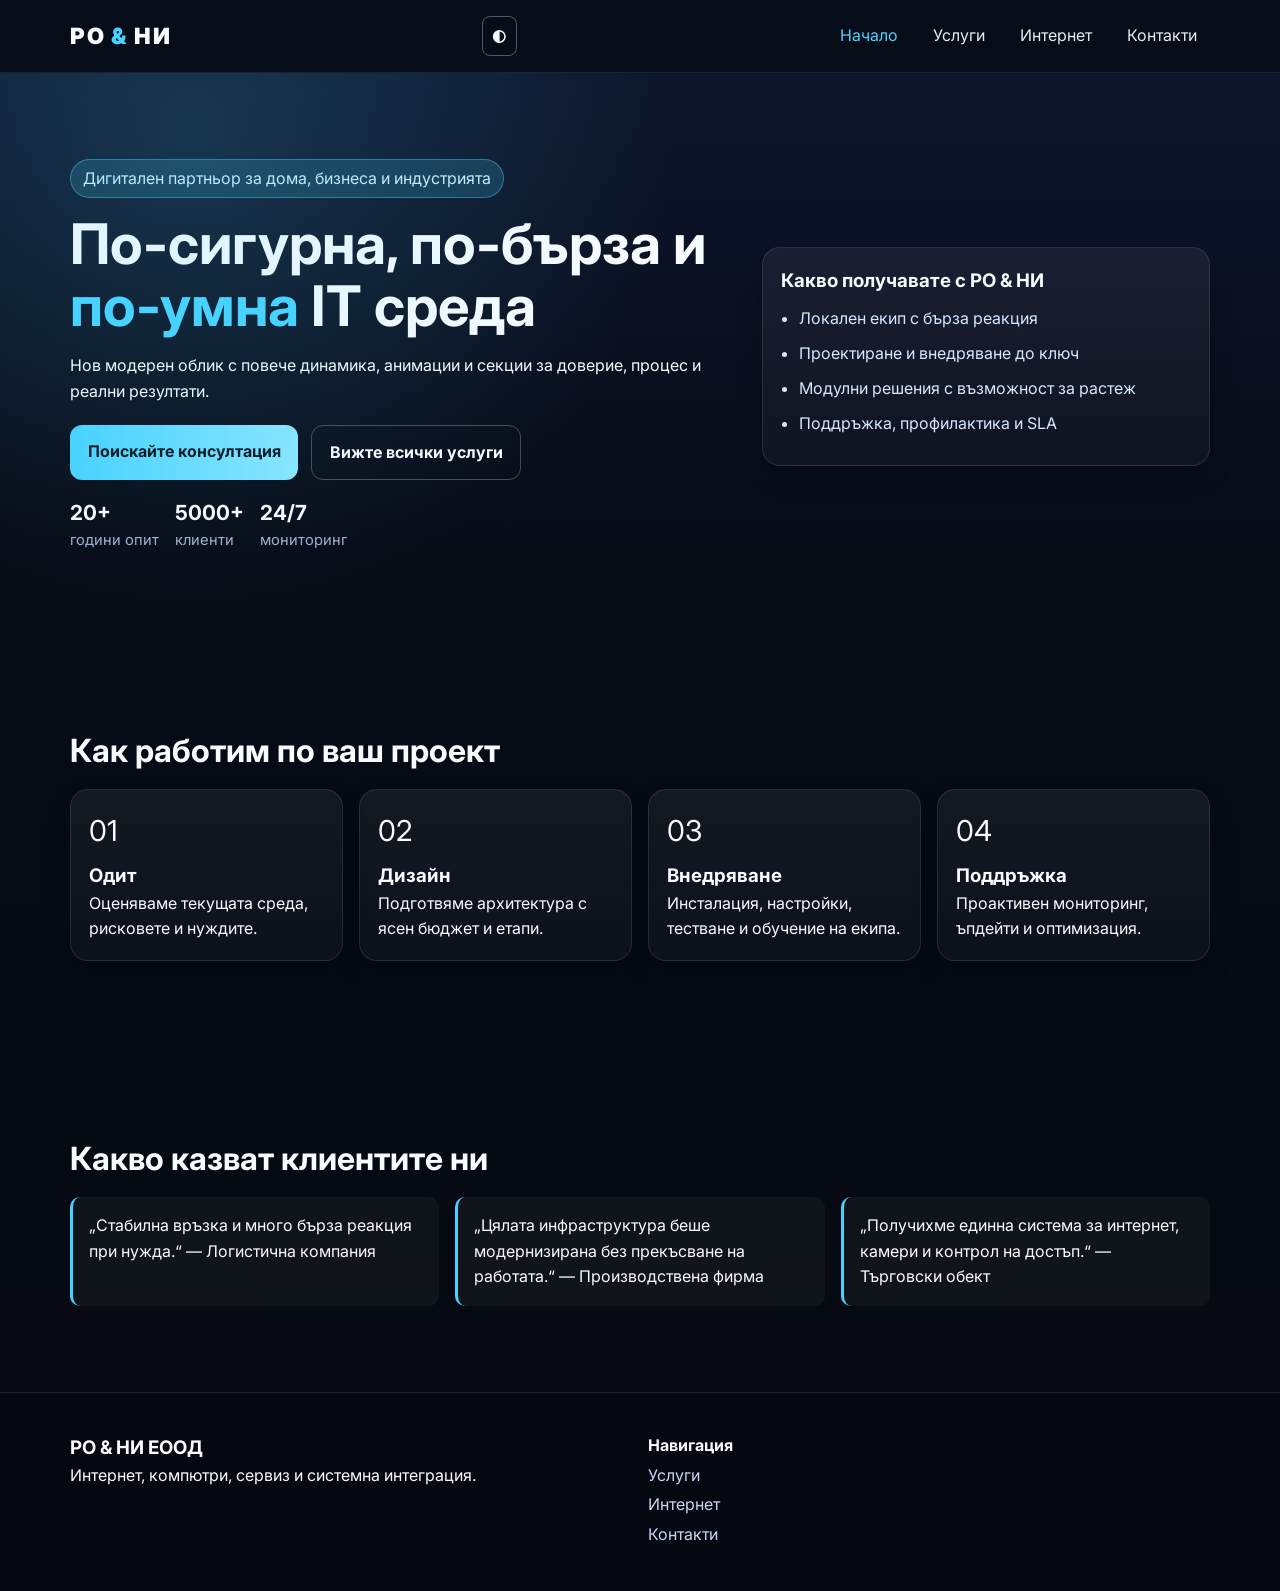
==== commit b45af5fd: "add" ====
--- a/ro-ni-website/index.html
+++ b/ro-ni-website/index.html
@@ -6,101 +6,14 @@
     <title>РО & НИ ЕООД | Интернет, IT инфраструктура и системна интеграция</title>
     <meta name="description" content="Цялостни технологични услуги от РО & НИ ЕООД: интернет, видеонаблюдение, контрол на достъпа, сървъри, сервиз, IT поддръжка и интеграция.">
     <link rel="stylesheet" href="css/style.css">
-    <link rel="preconnect" href="https://fonts.googleapis.com">
-    <link rel="preconnect" href="https://fonts.gstatic.com" crossorigin>
+    <link rel="preconnect" href="https://fonts.googleapis.com"><link rel="preconnect" href="https://fonts.gstatic.com" crossorigin>
     <link href="https://fonts.googleapis.com/css2?family=Inter:wght@300;400;500;600;700;800;900&display=swap" rel="stylesheet">
 </head>
 <body>
-<header class="site-header">
-    <div class="container navbar">
-        <a class="logo" href="index.html">РО <span>&</span> НИ</a>
-        <button class="menu-toggle" aria-label="Отвори меню">☰</button>
-        <nav>
-            <ul>
-                <li><a href="index.html" class="active">Начало</a></li>
-                <li><a href="services.html">Услуги</a></li>
-                <li><a href="internet.html">Интернет</a></li>
-                <li><a href="contact.html">Контакти</a></li>
-            </ul>
-        </nav>
-    </div>
-</header>
-
-<section class="hero">
-    <div class="hero-overlay"></div>
-    <div class="container hero-grid">
-        <div>
-            <p class="badge">Дигитален партньор за дома, бизнеса и индустрията</p>
-            <h1>По-сигурна, по-бърза и <span>по-умна</span> IT среда</h1>
-            <p>Надграждаме добрата идея с по-модерна визия, повече визуално съдържание и ясно представяне на услугите, вдъхновено от корпоративното портфолио на RO-NI.</p>
-            <div class="hero-actions">
-                <a href="contact.html" class="btn">Поискайте консултация</a>
-                <a href="services.html" class="btn btn-ghost">Вижте всички услуги</a>
-            </div>
-            <div class="stats">
-                <div><strong>20+</strong><span>години опит</span></div>
-                <div><strong>5000+</strong><span>клиенти</span></div>
-                <div><strong>24/7</strong><span>мониторинг</span></div>
-            </div>
-        </div>
-        <div class="hero-panel card">
-            <h3>Какво получавате с РО & НИ</h3>
-            <ul class="check-list">
-                <li>Локален екип с бърза реакция</li>
-                <li>Проектиране и внедряване до ключ</li>
-                <li>Модулни решения с възможност за растеж</li>
-                <li>Поддръжка, профилактика и SLA</li>
-            </ul>
-        </div>
-    </div>
-</section>
-
-<section class="visual-showcase">
-    <div class="container">
-        <h2 class="section-title">Реални решения в реална среда</h2>
-        <p class="section-subtitle">Добавени са снимки и визуални акценти за по-добро представяне на инфраструктурни, интернет и security услуги.</p>
-        <div class="image-grid">
-            <article class="image-card"><img src="https://images.unsplash.com/photo-1498050108023-c5249f4df085?auto=format&fit=crop&w=900&q=80" alt="IT инфраструктура и мрежово оборудване"><div><h3>Сървърна и мрежова инфраструктура</h3></div></article>
-            <article class="image-card"><img src="https://images.unsplash.com/photo-1558494949-ef010cbdcc31?auto=format&fit=crop&w=900&q=80" alt="Професионално видеонаблюдение"><div><h3>Видеонаблюдение и сигурност</h3></div></article>
-            <article class="image-card"><img src="https://images.unsplash.com/photo-1563770660941-10a636076fe7?auto=format&fit=crop&w=900&q=80" alt="Екип за IT поддръжка"><div><h3>Поддръжка за бизнес клиенти</h3></div></article>
-        </div>
-    </div>
-</section>
-
-<section class="features">
-    <div class="container">
-        <h2 class="section-title">Цялостно портфолио от услуги</h2>
-        <p class="section-subtitle">Структурата е запазена, но е разширена с по-ясни категории и конкретни бизнес сценарии.</p>
-        <div class="cards">
-            <article class="card"><h3>Интернет услуги</h3><p>Домашни и бизнес планове, изграждане на трасета и мрежова поддръжка.</p></article>
-            <article class="card"><h3>Видеонаблюдение</h3><p>IP камери, NVR системи, отдалечен достъп и професионален монтаж.</p></article>
-            <article class="card"><h3>Контрол на достъпа</h3><p>Карти, четци, биометрия и зониране за офиси и индустриални обекти.</p></article>
-            <article class="card"><h3>Компютърен сервиз</h3><p>Диагностика, ремонт, профилактика и оптимизация на работни станции.</p></article>
-            <article class="card"><h3>Сървъри и хостинг</h3><p>Виртуални сървъри, backup стратегии и корпоративна email инфраструктура.</p></article>
-            <article class="card"><h3>Системна интеграция</h3><p>Свързване на мрежа, сигурност, хардуер и софтуер в единна среда.</p></article>
-        </div>
-    </div>
-</section>
-
-<footer>
-    <div class="container footer-grid">
-        <div>
-            <h3>РО & НИ ЕООД</h3>
-            <p>Интернет, компютри, сервиз и системна интеграция.</p>
-        </div>
-        <div>
-            <h4>Навигация</h4>
-            <a href="services.html">Услуги</a>
-            <a href="internet.html">Интернет</a>
-            <a href="contact.html">Контакти</a>
-        </div>
-        <div>
-            <h4>Работно време</h4>
-            <p>Пон.–Пет.: 08:30 – 17:30</p>
-            <p>Събота: 09:00 – 14:00</p>
-        </div>
-    </div>
-</footer>
-<script src="js/main.js"></script>
-</body>
-</html>
+<header class="site-header"><div class="container navbar"><a class="logo" href="index.html">РО <span>&</span> НИ</a><div class="nav-actions"><button class="theme-toggle" aria-label="Смени тема">◐</button><button class="menu-toggle" aria-label="Отвори меню">☰</button></div><nav><ul><li><a href="index.html" class="active">Начало</a></li><li><a href="services.html">Услуги</a></li><li><a href="internet.html">Интернет</a></li><li><a href="contact.html">Контакти</a></li></ul></nav></div></header>
+<section class="hero"><div class="hero-overlay"></div><div class="container hero-grid"><div class="reveal"><p class="badge">Дигитален партньор за дома, бизнеса и индустрията</p><h1>По-сигурна, по-бърза и <span>по-умна</span> IT среда</h1><p>Нов модерен облик с повече динамика, анимации и секции за доверие, процес и реални резултати.</p><div class="hero-actions"><a href="contact.html" class="btn">Поискайте консултация</a><a href="services.html" class="btn btn-ghost">Вижте всички услуги</a></div><div class="stats"><div><strong>20+</strong><span>години опит</span></div><div><strong>5000+</strong><span>клиенти</span></div><div><strong>24/7</strong><span>мониторинг</span></div></div></div><div class="hero-panel card reveal"><h3>Какво получавате с РО & НИ</h3><ul class="check-list"><li>Локален екип с бърза реакция</li><li>Проектиране и внедряване до ключ</li><li>Модулни решения с възможност за растеж</li><li>Поддръжка, профилактика и SLA</li></ul></div></div></section>
+<section class="process"><div class="container"><h2 class="section-title">Как работим по ваш проект</h2><div class="process-grid"><article class="process-step reveal"><span>01</span><h3>Одит</h3><p>Оценяваме текущата среда, рисковете и нуждите.</p></article><article class="process-step reveal"><span>02</span><h3>Дизайн</h3><p>Подготвяме архитектура с ясен бюджет и етапи.</p></article><article class="process-step reveal"><span>03</span><h3>Внедряване</h3><p>Инсталация, настройки, тестване и обучение на екипа.</p></article><article class="process-step reveal"><span>04</span><h3>Поддръжка</h3><p>Проактивен мониторинг, ъпдейти и оптимизация.</p></article></div></div></section>
+<section class="testimonials"><div class="container"><h2 class="section-title">Какво казват клиентите ни</h2><div class="testimonial-grid"><article class="testimonial reveal">„Стабилна връзка и много бърза реакция при нужда.“ — Логистична компания</article><article class="testimonial reveal">„Цялата инфраструктура беше модернизирана без прекъсване на работата.“ — Производствена фирма</article><article class="testimonial reveal">„Получихме единна система за интернет, камери и контрол на достъп.“ — Търговски обект</article></div></div></section>
+<footer><div class="container footer-grid"><div><h3>РО & НИ ЕООД</h3><p>Интернет, компютри, сервиз и системна интеграция.</p></div><div><h4>Навигация</h4><a href="services.html">Услуги</a><a href="internet.html">Интернет</a><a href="contact.html">Контакти</a></div></div></footer>
+<a href="#" class="back-to-top" aria-label="Нагоре">↑</a>
+<script src="js/main.js"></script></body></html>
--- a/ro-ni-website/css/style.css
+++ b/ro-ni-website/css/style.css
@@ -1,12 +1,16 @@
 *{margin:0;padding:0;box-sizing:border-box}
 :root{--bg:#070b16;--bg2:#0e1730;--card:#121a2b;--muted:#9fb0d0;--text:#f8fbff;--accent:#48d2ff;--accent2:#7c5cff;--ok:#36d399}
-body{font-family:'Inter',sans-serif;background:linear-gradient(180deg,var(--bg2),var(--bg) 35%,#060910);color:var(--text);line-height:1.6}
+:root.theme-light{--bg:#f4f8ff;--bg2:#e9f3ff;--card:#ffffff;--muted:#4f6789;--text:#0d1a30;--accent:#007de6;--accent2:#5b50f0;--ok:#129a5f}
+body{font-family:'Inter',sans-serif;background:linear-gradient(180deg,var(--bg2),var(--bg) 35%,#060910);color:var(--text);line-height:1.6;transition:.3s}
+:root.theme-light body{background:linear-gradient(180deg,var(--bg2),var(--bg));}
 .container{width:min(1140px,92%);margin:auto}
-.site-header{position:sticky;top:0;z-index:30;background:rgba(7,11,22,.8);backdrop-filter:blur(10px);border-bottom:1px solid rgba(255,255,255,.09)}
+.site-header{position:sticky;top:0;z-index:30;background:color-mix(in srgb, var(--bg) 84%, transparent);backdrop-filter:blur(10px);border-bottom:1px solid rgba(255,255,255,.09)}
 .navbar{display:flex;justify-content:space-between;align-items:center;padding:16px 0;gap:1rem}.logo{text-decoration:none;color:var(--text);font-size:1.4rem;font-weight:900;letter-spacing:.08em}.logo span{color:var(--accent)}
-nav ul{list-style:none;display:flex;gap:.6rem}.active{color:var(--accent)!important}nav a{text-decoration:none;color:#d8e3ff;padding:.45rem .8rem;border-radius:999px;transition:.2s}nav a:hover{background:rgba(72,210,255,.14);color:var(--accent)}
-.menu-toggle{display:none;border:1px solid rgba(255,255,255,.25);background:transparent;color:#fff;padding:.4rem .6rem;border-radius:8px}
-.hero,.features,.services-section,.pricing,.contact-section,.timeline,.visual-showcase{padding:86px 0;position:relative}
+.nav-actions{display:flex;align-items:center;gap:.7rem}
+.theme-toggle{border:1px solid rgba(255,255,255,.3);background:transparent;color:var(--text);padding:.4rem .6rem;border-radius:8px;cursor:pointer}
+nav ul{list-style:none;display:flex;gap:.6rem}.active{color:var(--accent)!important}nav a{text-decoration:none;color:color-mix(in srgb, var(--text) 85%, #8194bc);padding:.45rem .8rem;border-radius:999px;transition:.2s}nav a:hover{background:rgba(72,210,255,.14);color:var(--accent)}
+.menu-toggle{display:none;border:1px solid rgba(255,255,255,.25);background:transparent;color:var(--text);padding:.4rem .6rem;border-radius:8px}
+.hero,.features,.services-section,.pricing,.contact-section,.timeline,.visual-showcase,.process,.testimonials,.faq{padding:86px 0;position:relative}
 .visual-showcase.compact{padding-top:20px}
 .hero-overlay{position:absolute;inset:0;background:radial-gradient(circle at 15% 10%,rgba(72,210,255,.18),transparent 40%);pointer-events:none}
 .hero-grid{display:grid;grid-template-columns:1.2fr .8fr;gap:1.2rem;align-items:center}
@@ -15,21 +19,23 @@
 .section-title{font-size:2rem;margin-bottom:.8rem}.section-subtitle{color:var(--muted);margin-bottom:1.3rem}
 .hero-actions{display:flex;flex-wrap:wrap;gap:.8rem;margin-top:1.3rem}.btn{background:linear-gradient(90deg,var(--accent),#8be6ff);color:#00131a;padding:.85rem 1.1rem;border-radius:12px;text-decoration:none;font-weight:700}.btn-ghost{background:transparent;color:var(--text);border:1px solid rgba(255,255,255,.25)}
 .stats{display:flex;flex-wrap:wrap;gap:1rem;margin-top:1rem}.stats div{display:flex;flex-direction:column}.stats strong{font-size:1.3rem}.stats span{color:var(--muted);font-size:.92rem}
-.cards,.pricing-grid,.contact-grid,.timeline-grid,.image-grid{display:grid;grid-template-columns:repeat(auto-fit,minmax(240px,1fr));gap:1rem}
-.card,.price-card,.contact-form,.image-card{background:linear-gradient(180deg,rgba(255,255,255,.06),rgba(255,255,255,.03));border:1px solid rgba(255,255,255,.1);border-radius:18px;padding:1.15rem;box-shadow:0 12px 24px rgba(0,0,0,.2)}
+.cards,.pricing-grid,.contact-grid,.timeline-grid,.image-grid,.process-grid,.testimonial-grid{display:grid;grid-template-columns:repeat(auto-fit,minmax(240px,1fr));gap:1rem}
+.card,.price-card,.contact-form,.image-card,.process-step,.faq-item{background:linear-gradient(180deg,rgba(255,255,255,.06),rgba(255,255,255,.03));border:1px solid rgba(255,255,255,.1);border-radius:18px;padding:1.15rem;box-shadow:0 12px 24px rgba(0,0,0,.2)}
 .image-card{padding:.6rem;overflow:hidden}
 .image-card img{width:100%;height:220px;object-fit:cover;border-radius:12px;display:block;margin-bottom:.8rem;transition:transform .35s ease}
 .image-card:hover img{transform:scale(1.03)}
 .check-list{padding-left:1.1rem}.check-list li{margin:.6rem 0;color:#d6e7ff}
-.timeline .card span{display:inline-flex;align-items:center;justify-content:center;width:34px;height:34px;border-radius:50%;background:rgba(124,92,255,.2);color:#d8ceff;font-weight:800;margin-bottom:.6rem}
 .price-card strong{display:block;margin-top:.5rem;color:var(--ok)}.price-card.featured{border-color:var(--accent2);transform:translateY(-4px)}
 .page-hero{padding:110px 0 56px;text-align:center}.page-hero p{color:var(--muted)}
 .contact-form{display:flex;flex-direction:column;gap:.7rem}input,textarea,button{font:inherit}input,textarea{border:none;background:#0f1627;color:var(--text);padding:.85rem;border-radius:10px}button{border:none;border-radius:10px;padding:.85rem;background:linear-gradient(90deg,var(--accent2),var(--accent));color:#fff;font-weight:700;cursor:pointer}
+.process-step span{font-size:1.8rem;display:block;margin-bottom:.4rem}
+.testimonial{padding:1rem;border-left:3px solid var(--accent);background:rgba(255,255,255,.04);border-radius:10px}
+.faq-item button{width:100%;text-align:left;background:none;color:var(--text);padding:0;border:none;font-weight:700;display:flex;justify-content:space-between;cursor:pointer}
+.faq-item p{display:none;margin-top:.6rem;color:var(--muted)}
+.faq-item.open p{display:block}
+.reveal{opacity:0;transform:translateY(20px);transition:.5s ease}
+.reveal.show{opacity:1;transform:none}
+.back-to-top{position:fixed;right:16px;bottom:16px;width:44px;height:44px;border-radius:50%;display:grid;place-items:center;text-decoration:none;background:linear-gradient(90deg,var(--accent2),var(--accent));color:white;opacity:0;pointer-events:none;transition:.25s}
+.back-to-top.visible{opacity:1;pointer-events:auto}
 footer{padding:40px 0;border-top:1px solid rgba(255,255,255,.1);background:#050811}.footer-grid{display:grid;grid-template-columns:repeat(auto-fit,minmax(220px,1fr));gap:1rem}footer a{display:block;color:#cad6f5;text-decoration:none;margin:.25rem 0}
-@media(max-width:860px){
-.hero-grid{grid-template-columns:1fr}
-.menu-toggle{display:block}
-nav{display:none;width:100%}
-nav.open{display:block}
-nav ul{flex-wrap:wrap}
-}
+@media(max-width:860px){.hero-grid{grid-template-columns:1fr}.menu-toggle{display:block}nav{display:none;width:100%}.nav-actions{margin-left:auto}nav.open{display:block}nav ul{flex-wrap:wrap}}
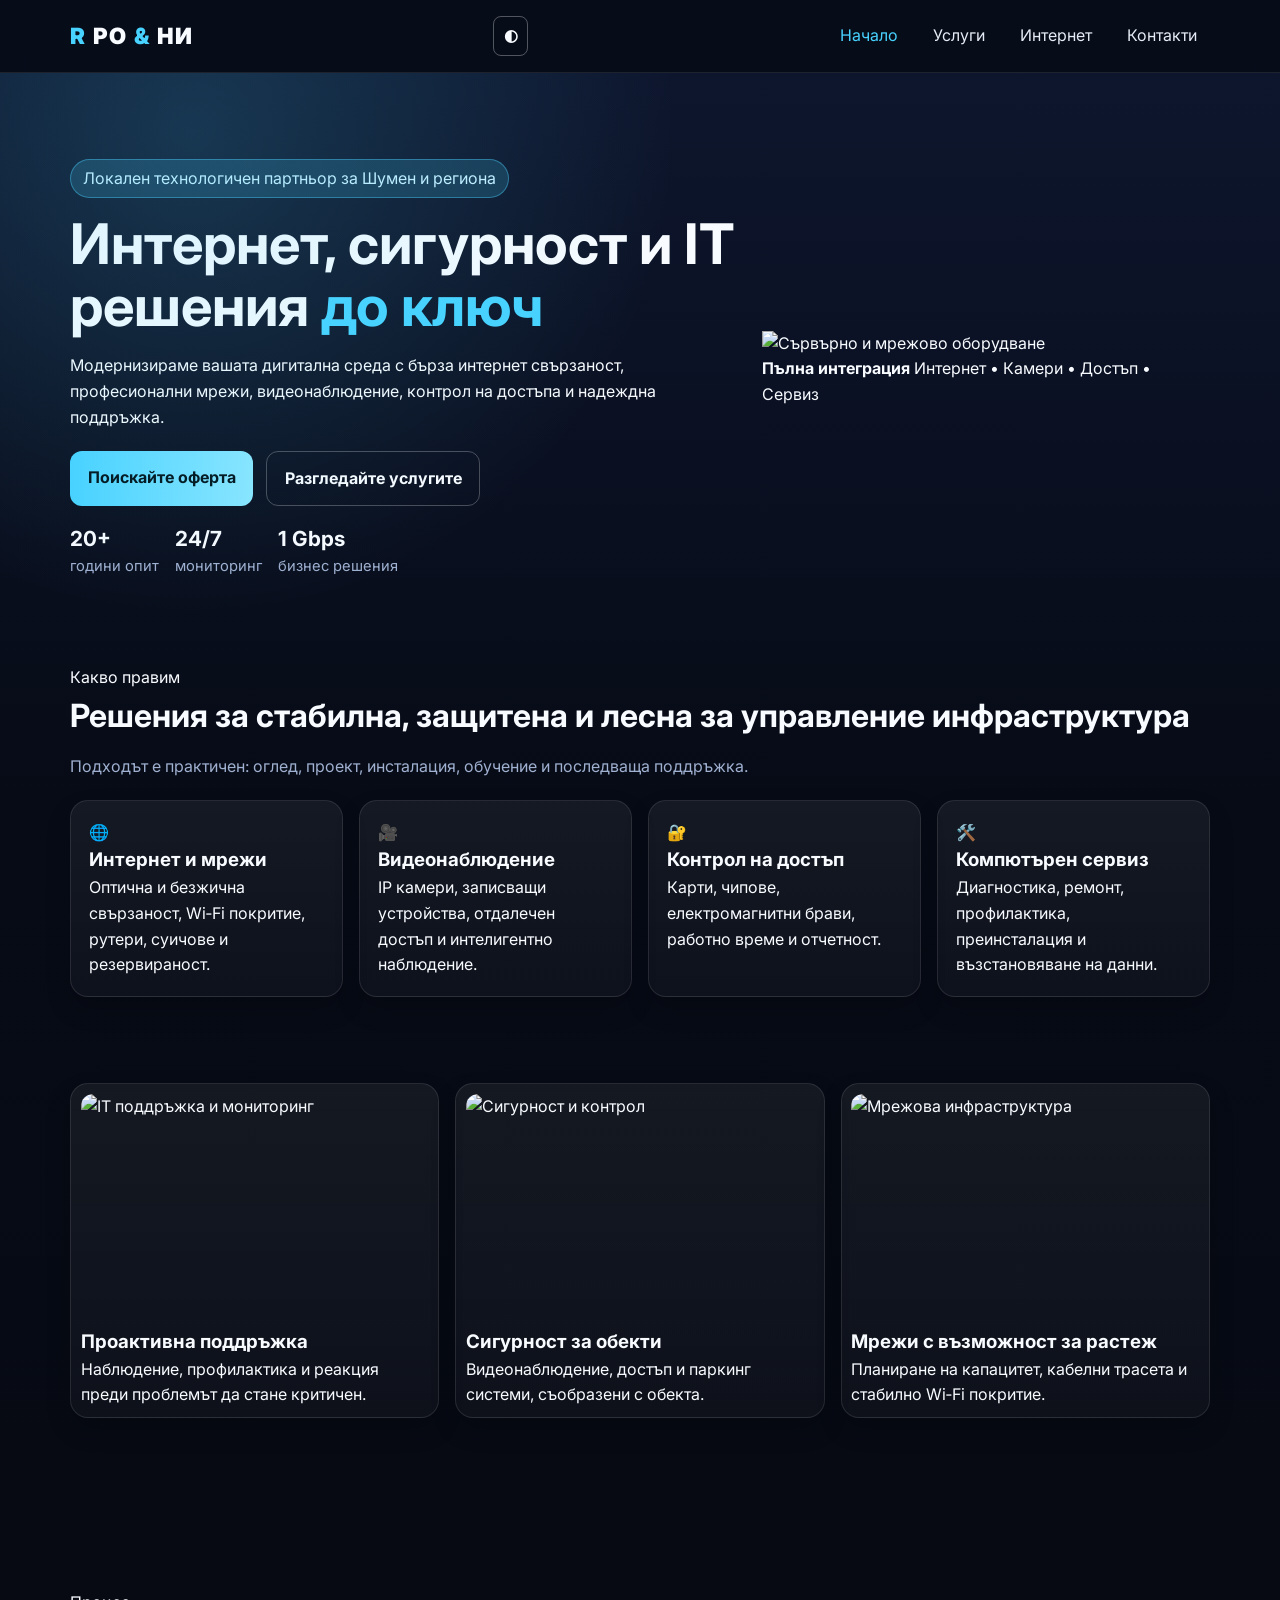
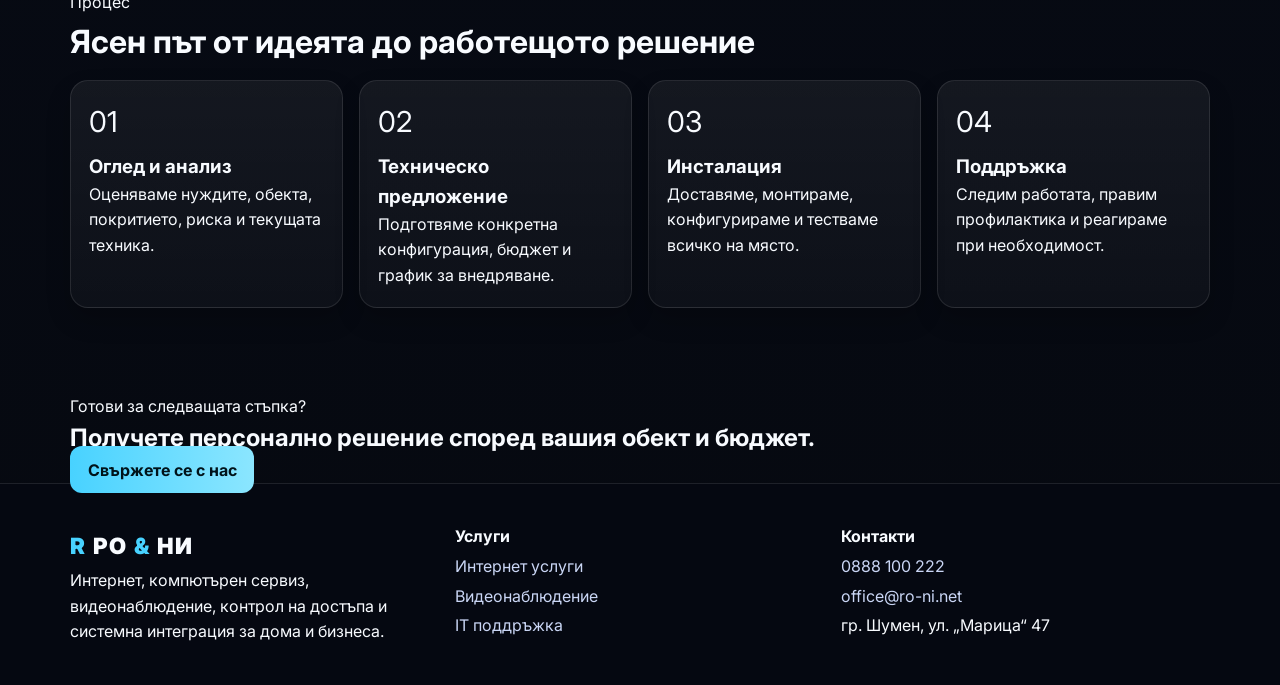
==== commit 0f4cd294: "Improve homepage design and content" ====
--- a/ro-ni-website/index.html
+++ b/ro-ni-website/index.html
@@ -4,16 +4,128 @@
     <meta charset="UTF-8">
     <meta name="viewport" content="width=device-width, initial-scale=1.0">
     <title>РО & НИ ЕООД | Интернет, IT инфраструктура и системна интеграция</title>
-    <meta name="description" content="Цялостни технологични услуги от РО & НИ ЕООД: интернет, видеонаблюдение, контрол на достъпа, сървъри, сервиз, IT поддръжка и интеграция.">
+    <meta name="description" content="РО & НИ ЕООД предлага интернет, видеонаблюдение, контрол на достъпа, паркинг системи, компютърен сервиз, VPS, домейни и IT поддръжка в Шумен и региона.">
     <link rel="stylesheet" href="css/style.css">
-    <link rel="preconnect" href="https://fonts.googleapis.com"><link rel="preconnect" href="https://fonts.gstatic.com" crossorigin>
+    <link rel="preconnect" href="https://fonts.googleapis.com">
+    <link rel="preconnect" href="https://fonts.gstatic.com" crossorigin>
     <link href="https://fonts.googleapis.com/css2?family=Inter:wght@300;400;500;600;700;800;900&display=swap" rel="stylesheet">
 </head>
 <body>
-<header class="site-header"><div class="container navbar"><a class="logo" href="index.html">РО <span>&</span> НИ</a><div class="nav-actions"><button class="theme-toggle" aria-label="Смени тема">◐</button><button class="menu-toggle" aria-label="Отвори меню">☰</button></div><nav><ul><li><a href="index.html" class="active">Начало</a></li><li><a href="services.html">Услуги</a></li><li><a href="internet.html">Интернет</a></li><li><a href="contact.html">Контакти</a></li></ul></nav></div></header>
-<section class="hero"><div class="hero-overlay"></div><div class="container hero-grid"><div class="reveal"><p class="badge">Дигитален партньор за дома, бизнеса и индустрията</p><h1>По-сигурна, по-бърза и <span>по-умна</span> IT среда</h1><p>Нов модерен облик с повече динамика, анимации и секции за доверие, процес и реални резултати.</p><div class="hero-actions"><a href="contact.html" class="btn">Поискайте консултация</a><a href="services.html" class="btn btn-ghost">Вижте всички услуги</a></div><div class="stats"><div><strong>20+</strong><span>години опит</span></div><div><strong>5000+</strong><span>клиенти</span></div><div><strong>24/7</strong><span>мониторинг</span></div></div></div><div class="hero-panel card reveal"><h3>Какво получавате с РО & НИ</h3><ul class="check-list"><li>Локален екип с бърза реакция</li><li>Проектиране и внедряване до ключ</li><li>Модулни решения с възможност за растеж</li><li>Поддръжка, профилактика и SLA</li></ul></div></div></section>
-<section class="process"><div class="container"><h2 class="section-title">Как работим по ваш проект</h2><div class="process-grid"><article class="process-step reveal"><span>01</span><h3>Одит</h3><p>Оценяваме текущата среда, рисковете и нуждите.</p></article><article class="process-step reveal"><span>02</span><h3>Дизайн</h3><p>Подготвяме архитектура с ясен бюджет и етапи.</p></article><article class="process-step reveal"><span>03</span><h3>Внедряване</h3><p>Инсталация, настройки, тестване и обучение на екипа.</p></article><article class="process-step reveal"><span>04</span><h3>Поддръжка</h3><p>Проактивен мониторинг, ъпдейти и оптимизация.</p></article></div></div></section>
-<section class="testimonials"><div class="container"><h2 class="section-title">Какво казват клиентите ни</h2><div class="testimonial-grid"><article class="testimonial reveal">„Стабилна връзка и много бърза реакция при нужда.“ — Логистична компания</article><article class="testimonial reveal">„Цялата инфраструктура беше модернизирана без прекъсване на работата.“ — Производствена фирма</article><article class="testimonial reveal">„Получихме единна система за интернет, камери и контрол на достъп.“ — Търговски обект</article></div></div></section>
-<footer><div class="container footer-grid"><div><h3>РО & НИ ЕООД</h3><p>Интернет, компютри, сервиз и системна интеграция.</p></div><div><h4>Навигация</h4><a href="services.html">Услуги</a><a href="internet.html">Интернет</a><a href="contact.html">Контакти</a></div></div></footer>
+<header class="site-header">
+    <div class="container navbar">
+        <a class="logo" href="index.html"><span class="logo-mark">R</span> РО <span>&</span> НИ</a>
+        <div class="nav-actions">
+            <button class="theme-toggle" aria-label="Смени тема">◐</button>
+            <button class="menu-toggle" aria-label="Отвори меню">☰</button>
+        </div>
+        <nav>
+            <ul>
+                <li><a href="index.html" class="active">Начало</a></li>
+                <li><a href="services.html">Услуги</a></li>
+                <li><a href="internet.html">Интернет</a></li>
+                <li><a href="contact.html">Контакти</a></li>
+            </ul>
+        </nav>
+    </div>
+</header>
+<main>
+<section class="hero">
+    <div class="hero-overlay"></div>
+    <div class="container hero-grid">
+        <div class="hero-copy reveal">
+            <p class="badge">Локален технологичен партньор за Шумен и региона</p>
+            <h1>Интернет, сигурност и IT решения <span>до ключ</span></h1>
+            <p class="lead">Модернизираме вашата дигитална среда с бърза интернет свързаност, професионални мрежи, видеонаблюдение, контрол на достъпа и надеждна поддръжка.</p>
+            <div class="hero-actions">
+                <a href="contact.html" class="btn">Поискайте оферта</a>
+                <a href="services.html" class="btn btn-ghost">Разгледайте услугите</a>
+            </div>
+            <div class="stats">
+                <div><strong>20+</strong><span>години опит</span></div>
+                <div><strong>24/7</strong><span>мониторинг</span></div>
+                <div><strong>1 Gbps</strong><span>бизнес решения</span></div>
+            </div>
+        </div>
+        <div class="hero-visual reveal">
+            <img src="https://images.unsplash.com/photo-1558494949-ef010cbdcc31?auto=format&fit=crop&w=1100&q=80" alt="Сървърно и мрежово оборудване">
+            <div class="floating-card">
+                <strong>Пълна интеграция</strong>
+                <span>Интернет • Камери • Достъп • Сервиз</span>
+            </div>
+        </div>
+    </div>
+</section>
+
+<section class="services-preview">
+    <div class="container">
+        <div class="section-heading">
+            <p class="eyebrow">Какво правим</p>
+            <h2 class="section-title">Решения за стабилна, защитена и лесна за управление инфраструктура</h2>
+            <p class="section-subtitle">Подходът е практичен: оглед, проект, инсталация, обучение и последваща поддръжка.</p>
+        </div>
+        <div class="cards feature-cards">
+            <article class="card reveal"><span class="icon">🌐</span><h3>Интернет и мрежи</h3><p>Оптична и безжична свързаност, Wi‑Fi покритие, рутери, суичове и резервираност.</p></article>
+            <article class="card reveal"><span class="icon">🎥</span><h3>Видеонаблюдение</h3><p>IP камери, записващи устройства, отдалечен достъп и интелигентно наблюдение.</p></article>
+            <article class="card reveal"><span class="icon">🔐</span><h3>Контрол на достъп</h3><p>Карти, чипове, електромагнитни брави, работно време и отчетност.</p></article>
+            <article class="card reveal"><span class="icon">🛠️</span><h3>Компютърен сервиз</h3><p>Диагностика, ремонт, профилактика, преинсталация и възстановяване на данни.</p></article>
+        </div>
+    </div>
+</section>
+
+<section class="visual-showcase">
+    <div class="container image-grid">
+        <article class="image-card reveal"><img src="https://images.unsplash.com/photo-1516321318423-f06f85e504b3?auto=format&fit=crop&w=900&q=80" alt="IT поддръжка и мониторинг"><div><h3>Проактивна поддръжка</h3><p>Наблюдение, профилактика и реакция преди проблемът да стане критичен.</p></div></article>
+        <article class="image-card reveal"><img src="https://images.unsplash.com/photo-1563013544-824ae1b704d3?auto=format&fit=crop&w=900&q=80" alt="Сигурност и контрол"><div><h3>Сигурност за обекти</h3><p>Видеонаблюдение, достъп и паркинг системи, съобразени с обекта.</p></div></article>
+        <article class="image-card reveal"><img src="https://images.unsplash.com/photo-1544197150-b99a580bb7a8?auto=format&fit=crop&w=900&q=80" alt="Мрежова инфраструктура"><div><h3>Мрежи с възможност за растеж</h3><p>Планиране на капацитет, кабелни трасета и стабилно Wi‑Fi покритие.</p></div></article>
+    </div>
+</section>
+
+<section class="process">
+    <div class="container">
+        <div class="section-heading">
+            <p class="eyebrow">Процес</p>
+            <h2 class="section-title">Ясен път от идеята до работещото решение</h2>
+        </div>
+        <div class="process-grid">
+            <article class="process-step reveal"><span>01</span><h3>Оглед и анализ</h3><p>Оценяваме нуждите, обекта, покритието, риска и текущата техника.</p></article>
+            <article class="process-step reveal"><span>02</span><h3>Техническо предложение</h3><p>Подготвяме конкретна конфигурация, бюджет и график за внедряване.</p></article>
+            <article class="process-step reveal"><span>03</span><h3>Инсталация</h3><p>Доставяме, монтираме, конфигурираме и тестваме всичко на място.</p></article>
+            <article class="process-step reveal"><span>04</span><h3>Поддръжка</h3><p>Следим работата, правим профилактика и реагираме при необходимост.</p></article>
+        </div>
+    </div>
+</section>
+
+<section class="cta-band">
+    <div class="container cta-grid">
+        <div>
+            <p class="eyebrow">Готови за следващата стъпка?</p>
+            <h2>Получете персонално решение според вашия обект и бюджет.</h2>
+        </div>
+        <a href="contact.html" class="btn">Свържете се с нас</a>
+    </div>
+</section>
+</main>
+<footer>
+    <div class="container footer-grid">
+        <div>
+            <a class="logo footer-logo" href="index.html"><span class="logo-mark">R</span> РО <span>&</span> НИ</a>
+            <p>Интернет, компютърен сервиз, видеонаблюдение, контрол на достъпа и системна интеграция за дома и бизнеса.</p>
+        </div>
+        <div>
+            <h4>Услуги</h4>
+            <a href="internet.html">Интернет услуги</a>
+            <a href="services.html">Видеонаблюдение</a>
+            <a href="services.html">IT поддръжка</a>
+        </div>
+        <div>
+            <h4>Контакти</h4>
+            <a href="tel:+359888100222">0888 100 222</a>
+            <a href="mailto:office@ro-ni.net">office@ro-ni.net</a>
+            <span>гр. Шумен, ул. „Марица“ 47</span>
+        </div>
+    </div>
+</footer>
 <a href="#" class="back-to-top" aria-label="Нагоре">↑</a>
-<script src="js/main.js"></script></body></html>+<script src="js/main.js"></script>
+</body>
+</html>
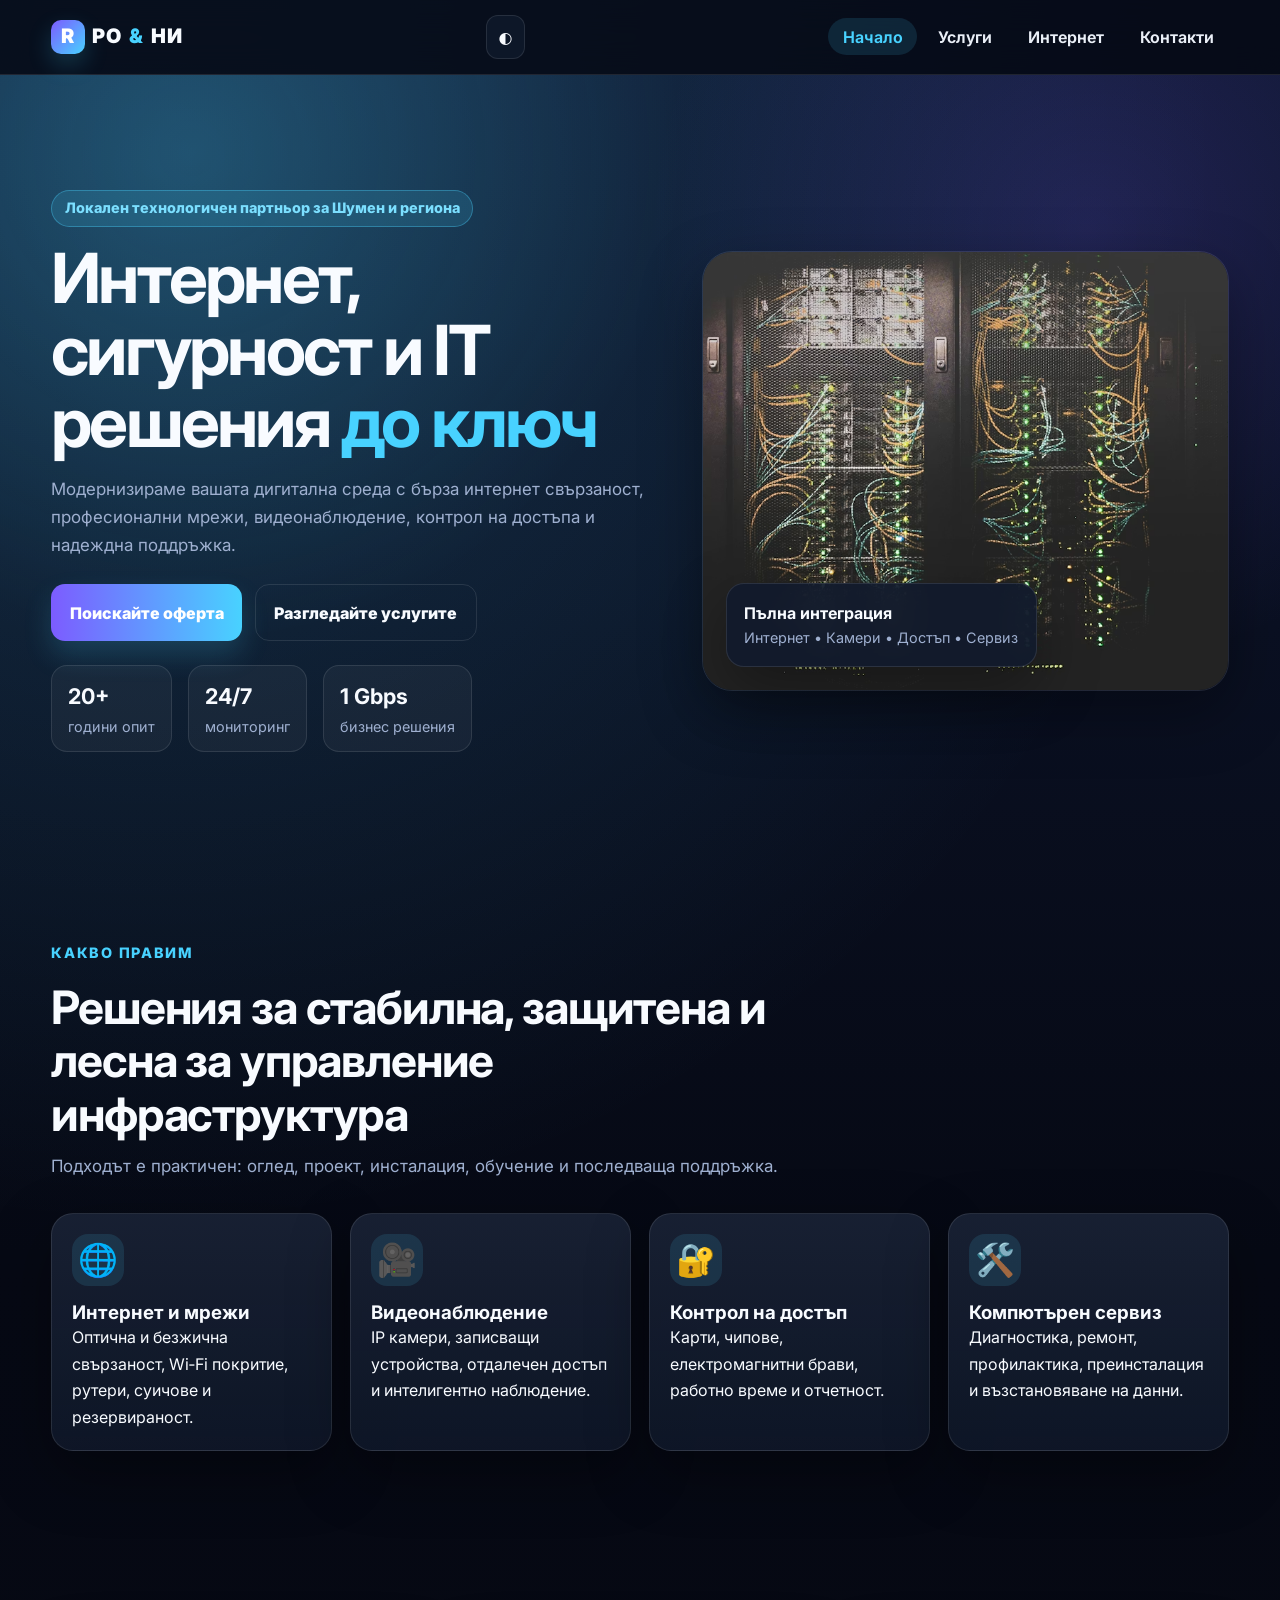
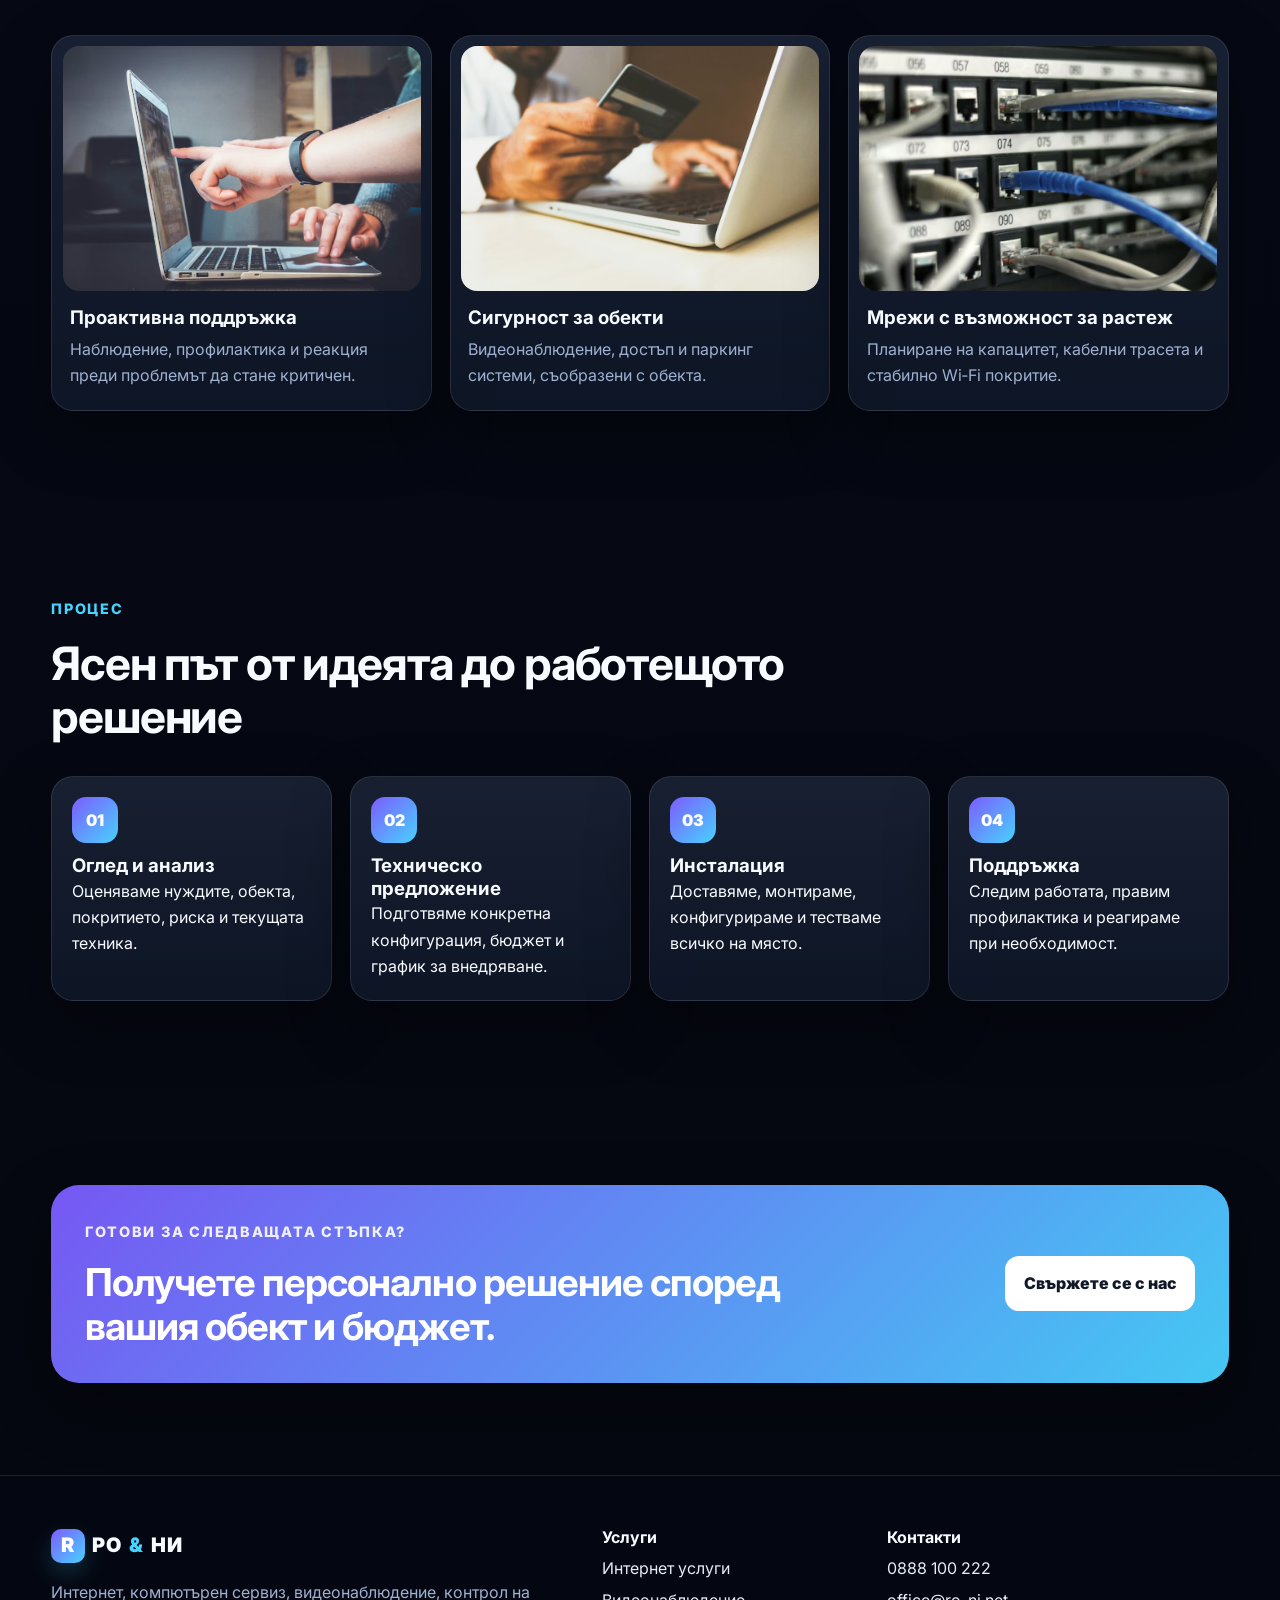
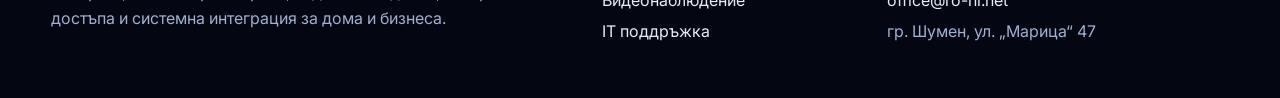
==== commit f3c0ecb3: "add final" ====
--- a/ro-ni-website/index.html
+++ b/ro-ni-website/index.html
@@ -47,7 +47,7 @@
             </div>
         </div>
         <div class="hero-visual reveal">
-            <img src="https://images.unsplash.com/photo-1558494949-ef010cbdcc31?auto=format&fit=crop&w=1100&q=80" alt="Сървърно и мрежово оборудване">
+            <img src="./images/p1img1.jpg" alt="Сървърно и мрежово оборудване">
             <div class="floating-card">
                 <strong>Пълна интеграция</strong>
                 <span>Интернет • Камери • Достъп • Сервиз</span>
@@ -74,9 +74,9 @@
 
 <section class="visual-showcase">
     <div class="container image-grid">
-        <article class="image-card reveal"><img src="https://images.unsplash.com/photo-1516321318423-f06f85e504b3?auto=format&fit=crop&w=900&q=80" alt="IT поддръжка и мониторинг"><div><h3>Проактивна поддръжка</h3><p>Наблюдение, профилактика и реакция преди проблемът да стане критичен.</p></div></article>
-        <article class="image-card reveal"><img src="https://images.unsplash.com/photo-1563013544-824ae1b704d3?auto=format&fit=crop&w=900&q=80" alt="Сигурност и контрол"><div><h3>Сигурност за обекти</h3><p>Видеонаблюдение, достъп и паркинг системи, съобразени с обекта.</p></div></article>
-        <article class="image-card reveal"><img src="https://images.unsplash.com/photo-1544197150-b99a580bb7a8?auto=format&fit=crop&w=900&q=80" alt="Мрежова инфраструктура"><div><h3>Мрежи с възможност за растеж</h3><p>Планиране на капацитет, кабелни трасета и стабилно Wi‑Fi покритие.</p></div></article>
+        <article class="image-card reveal"><img src="./images/p1img2.jpg" alt="IT поддръжка и мониторинг"><div><h3>Проактивна поддръжка</h3><p>Наблюдение, профилактика и реакция преди проблемът да стане критичен.</p></div></article>
+        <article class="image-card reveal"><img src="./images/p1img3.jpg" alt="Сигурност и контрол"><div><h3>Сигурност за обекти</h3><p>Видеонаблюдение, достъп и паркинг системи, съобразени с обекта.</p></div></article>
+        <article class="image-card reveal"><img src="./images/p1img4.jpg" alt="Мрежова инфраструктура"><div><h3>Мрежи с възможност за растеж</h3><p>Планиране на капацитет, кабелни трасета и стабилно Wi‑Fi покритие.</p></div></article>
     </div>
 </section>
 
--- a/ro-ni-website/css/style.css
+++ b/ro-ni-website/css/style.css
@@ -1,41 +1 @@
-*{margin:0;padding:0;box-sizing:border-box}
-:root{--bg:#070b16;--bg2:#0e1730;--card:#121a2b;--muted:#9fb0d0;--text:#f8fbff;--accent:#48d2ff;--accent2:#7c5cff;--ok:#36d399}
-:root.theme-light{--bg:#f4f8ff;--bg2:#e9f3ff;--card:#ffffff;--muted:#4f6789;--text:#0d1a30;--accent:#007de6;--accent2:#5b50f0;--ok:#129a5f}
-body{font-family:'Inter',sans-serif;background:linear-gradient(180deg,var(--bg2),var(--bg) 35%,#060910);color:var(--text);line-height:1.6;transition:.3s}
-:root.theme-light body{background:linear-gradient(180deg,var(--bg2),var(--bg));}
-.container{width:min(1140px,92%);margin:auto}
-.site-header{position:sticky;top:0;z-index:30;background:color-mix(in srgb, var(--bg) 84%, transparent);backdrop-filter:blur(10px);border-bottom:1px solid rgba(255,255,255,.09)}
-.navbar{display:flex;justify-content:space-between;align-items:center;padding:16px 0;gap:1rem}.logo{text-decoration:none;color:var(--text);font-size:1.4rem;font-weight:900;letter-spacing:.08em}.logo span{color:var(--accent)}
-.nav-actions{display:flex;align-items:center;gap:.7rem}
-.theme-toggle{border:1px solid rgba(255,255,255,.3);background:transparent;color:var(--text);padding:.4rem .6rem;border-radius:8px;cursor:pointer}
-nav ul{list-style:none;display:flex;gap:.6rem}.active{color:var(--accent)!important}nav a{text-decoration:none;color:color-mix(in srgb, var(--text) 85%, #8194bc);padding:.45rem .8rem;border-radius:999px;transition:.2s}nav a:hover{background:rgba(72,210,255,.14);color:var(--accent)}
-.menu-toggle{display:none;border:1px solid rgba(255,255,255,.25);background:transparent;color:var(--text);padding:.4rem .6rem;border-radius:8px}
-.hero,.features,.services-section,.pricing,.contact-section,.timeline,.visual-showcase,.process,.testimonials,.faq{padding:86px 0;position:relative}
-.visual-showcase.compact{padding-top:20px}
-.hero-overlay{position:absolute;inset:0;background:radial-gradient(circle at 15% 10%,rgba(72,210,255,.18),transparent 40%);pointer-events:none}
-.hero-grid{display:grid;grid-template-columns:1.2fr .8fr;gap:1.2rem;align-items:center}
-.badge{display:inline-block;background:rgba(72,210,255,.18);padding:.35rem .75rem;border:1px solid rgba(72,210,255,.4);border-radius:999px;color:#c7efff;margin-bottom:1rem}
-h1{font-size:clamp(2rem,5vw,3.5rem);line-height:1.1;margin-bottom:1rem}h1 span{color:var(--accent)}
-.section-title{font-size:2rem;margin-bottom:.8rem}.section-subtitle{color:var(--muted);margin-bottom:1.3rem}
-.hero-actions{display:flex;flex-wrap:wrap;gap:.8rem;margin-top:1.3rem}.btn{background:linear-gradient(90deg,var(--accent),#8be6ff);color:#00131a;padding:.85rem 1.1rem;border-radius:12px;text-decoration:none;font-weight:700}.btn-ghost{background:transparent;color:var(--text);border:1px solid rgba(255,255,255,.25)}
-.stats{display:flex;flex-wrap:wrap;gap:1rem;margin-top:1rem}.stats div{display:flex;flex-direction:column}.stats strong{font-size:1.3rem}.stats span{color:var(--muted);font-size:.92rem}
-.cards,.pricing-grid,.contact-grid,.timeline-grid,.image-grid,.process-grid,.testimonial-grid{display:grid;grid-template-columns:repeat(auto-fit,minmax(240px,1fr));gap:1rem}
-.card,.price-card,.contact-form,.image-card,.process-step,.faq-item{background:linear-gradient(180deg,rgba(255,255,255,.06),rgba(255,255,255,.03));border:1px solid rgba(255,255,255,.1);border-radius:18px;padding:1.15rem;box-shadow:0 12px 24px rgba(0,0,0,.2)}
-.image-card{padding:.6rem;overflow:hidden}
-.image-card img{width:100%;height:220px;object-fit:cover;border-radius:12px;display:block;margin-bottom:.8rem;transition:transform .35s ease}
-.image-card:hover img{transform:scale(1.03)}
-.check-list{padding-left:1.1rem}.check-list li{margin:.6rem 0;color:#d6e7ff}
-.price-card strong{display:block;margin-top:.5rem;color:var(--ok)}.price-card.featured{border-color:var(--accent2);transform:translateY(-4px)}
-.page-hero{padding:110px 0 56px;text-align:center}.page-hero p{color:var(--muted)}
-.contact-form{display:flex;flex-direction:column;gap:.7rem}input,textarea,button{font:inherit}input,textarea{border:none;background:#0f1627;color:var(--text);padding:.85rem;border-radius:10px}button{border:none;border-radius:10px;padding:.85rem;background:linear-gradient(90deg,var(--accent2),var(--accent));color:#fff;font-weight:700;cursor:pointer}
-.process-step span{font-size:1.8rem;display:block;margin-bottom:.4rem}
-.testimonial{padding:1rem;border-left:3px solid var(--accent);background:rgba(255,255,255,.04);border-radius:10px}
-.faq-item button{width:100%;text-align:left;background:none;color:var(--text);padding:0;border:none;font-weight:700;display:flex;justify-content:space-between;cursor:pointer}
-.faq-item p{display:none;margin-top:.6rem;color:var(--muted)}
-.faq-item.open p{display:block}
-.reveal{opacity:0;transform:translateY(20px);transition:.5s ease}
-.reveal.show{opacity:1;transform:none}
-.back-to-top{position:fixed;right:16px;bottom:16px;width:44px;height:44px;border-radius:50%;display:grid;place-items:center;text-decoration:none;background:linear-gradient(90deg,var(--accent2),var(--accent));color:white;opacity:0;pointer-events:none;transition:.25s}
-.back-to-top.visible{opacity:1;pointer-events:auto}
-footer{padding:40px 0;border-top:1px solid rgba(255,255,255,.1);background:#050811}.footer-grid{display:grid;grid-template-columns:repeat(auto-fit,minmax(220px,1fr));gap:1rem}footer a{display:block;color:#cad6f5;text-decoration:none;margin:.25rem 0}
-@media(max-width:860px){.hero-grid{grid-template-columns:1fr}.menu-toggle{display:block}nav{display:none;width:100%}.nav-actions{margin-left:auto}nav.open{display:block}nav ul{flex-wrap:wrap}}
+*{margin:0;padding:0;box-sizing:border-box}html{scroll-behavior:smooth}:root{--bg:#060914;--bg2:#0e1730;--card:#111a2d;--card2:#16223a;--text:#f8fbff;--muted:#9fb0d0;--accent:#48d2ff;--accent2:#7c5cff;--ok:#36d399;--line:rgba(255,255,255,.1);--shadow:0 22px 60px rgba(0,0,0,.34)}:root.theme-light{--bg:#f5f8ff;--bg2:#eaf3ff;--card:#fff;--card2:#f3f7ff;--text:#0d1a30;--muted:#526985;--accent:#007de6;--accent2:#5b50f0;--ok:#118a56;--line:rgba(13,26,48,.12);--shadow:0 18px 48px rgba(28,62,110,.15)}body{font-family:Inter,system-ui,-apple-system,Segoe UI,sans-serif;background:radial-gradient(circle at 12% 5%,rgba(72,210,255,.16),transparent 32%),linear-gradient(180deg,var(--bg2),var(--bg) 38%,#050710);color:var(--text);line-height:1.65;transition:background .3s,color .3s;overflow-x:hidden}:root.theme-light body{background:radial-gradient(circle at 12% 5%,rgba(0,125,230,.13),transparent 30%),linear-gradient(180deg,var(--bg2),var(--bg))}img{max-width:100%;display:block}a{color:inherit}.container{width:min(1180px,92%);margin-inline:auto}.narrow{width:min(850px,92%)}.site-header{position:sticky;top:0;z-index:50;background:color-mix(in srgb,var(--bg) 82%,transparent);backdrop-filter:blur(16px);border-bottom:1px solid var(--line)}.navbar{display:flex;align-items:center;justify-content:space-between;gap:1rem;padding:15px 0}.logo{display:inline-flex;align-items:center;gap:.45rem;text-decoration:none;color:var(--text);font-size:1.25rem;font-weight:900;letter-spacing:.04em}.logo span{color:var(--accent)}.logo-mark{width:34px;height:34px;display:grid;place-items:center;border-radius:10px;background:linear-gradient(135deg,var(--accent2),var(--accent));color:#fff!important;font-weight:900;box-shadow:0 10px 24px rgba(72,210,255,.2)}.footer-logo{margin-bottom:1rem}.nav-actions{display:flex;align-items:center;gap:.65rem}nav ul{list-style:none;display:flex;align-items:center;gap:.45rem}nav a{text-decoration:none;color:color-mix(in srgb,var(--text) 84%,var(--muted));padding:.55rem .9rem;border-radius:999px;font-weight:650;transition:.2s}nav a:hover,nav a.active,.active{background:rgba(72,210,255,.13);color:var(--accent)!important}.theme-toggle,.menu-toggle{border:1px solid var(--line);background:color-mix(in srgb,var(--card) 82%,transparent);color:var(--text);padding:.48rem .7rem;border-radius:12px;cursor:pointer}.menu-toggle{display:none}.hero,.page-hero,.features,.services-section,.pricing,.contact-section,.timeline,.visual-showcase,.process,.testimonials,.faq,.services-preview,.map-section,.cta-band{position:relative;padding:92px 0}.page-hero{padding:105px 0 70px;text-align:center;overflow:hidden}.page-hero:before{content:"";position:absolute;inset:0;background:radial-gradient(circle at 20% 0,rgba(72,210,255,.18),transparent 36%),radial-gradient(circle at 80% 10%,rgba(124,92,255,.18),transparent 34%);pointer-events:none}.page-hero>*{position:relative}.hero{padding:115px 0 95px;overflow:hidden}.hero-overlay{position:absolute;inset:0;background:radial-gradient(circle at 15% 10%,rgba(72,210,255,.2),transparent 38%),radial-gradient(circle at 85% 20%,rgba(124,92,255,.18),transparent 35%);pointer-events:none}.hero-grid{display:grid;grid-template-columns:1.08fr .92fr;gap:2rem;align-items:center}.hero-copy,.hero-visual,.reveal{position:relative}.badge,.eyebrow{display:inline-flex;align-items:center;gap:.4rem;background:rgba(72,210,255,.14);padding:.36rem .78rem;border:1px solid rgba(72,210,255,.35);border-radius:999px;color:color-mix(in srgb,var(--accent) 72%,#fff);font-size:.9rem;font-weight:800;margin-bottom:1rem}.eyebrow{background:transparent;border:0;padding:0;text-transform:uppercase;letter-spacing:.12em;color:var(--accent)}h1{font-size:clamp(2.25rem,5.4vw,4.35rem);line-height:1.04;margin-bottom:1.1rem;letter-spacing:-.04em}h1 span{color:var(--accent)}h2{line-height:1.16;letter-spacing:-.025em}h3{line-height:1.22}.lead,.page-hero p,.section-subtitle{color:var(--muted);font-size:1.06rem}.section-heading{max-width:780px;margin-bottom:2rem}.section-title{font-size:clamp(1.9rem,3.6vw,3rem);margin-bottom:.7rem}.hero-actions{display:flex;flex-wrap:wrap;gap:.8rem;margin:1.5rem 0}.btn{display:inline-flex;align-items:center;justify-content:center;gap:.45rem;background:linear-gradient(90deg,var(--accent2),var(--accent));color:#fff;text-decoration:none;border:0;padding:.9rem 1.15rem;border-radius:14px;font-weight:850;box-shadow:0 14px 28px rgba(72,210,255,.18);transition:.25s;cursor:pointer}.btn:hover{transform:translateY(-3px);box-shadow:0 18px 34px rgba(72,210,255,.25)}.btn-ghost{background:transparent;color:var(--text);border:1px solid var(--line);box-shadow:none}.btn-small{padding:.7rem .9rem;margin-top:1rem}.stats,.mini-stats{display:flex;flex-wrap:wrap;gap:1rem;margin-top:1rem}.stats div,.mini-stats div{background:rgba(255,255,255,.045);border:1px solid var(--line);border-radius:16px;padding:.8rem 1rem;min-width:118px}.stats strong,.mini-stats strong{display:block;font-size:1.35rem}.stats span,.mini-stats span{display:block;color:var(--muted);font-size:.9rem}.hero-visual{min-height:360px}.hero-visual img{width:100%;height:440px;object-fit:cover;border-radius:30px;border:1px solid var(--line);box-shadow:var(--shadow)}.floating-card{position:absolute;left:24px;bottom:24px;background:color-mix(in srgb,var(--card) 88%,transparent);border:1px solid var(--line);backdrop-filter:blur(14px);border-radius:18px;padding:1rem 1.1rem;box-shadow:var(--shadow)}.floating-card strong,.floating-card span{display:block}.floating-card span{color:var(--muted);font-size:.9rem}.cards,.pricing-grid,.contact-grid,.timeline-grid,.image-grid,.process-grid,.testimonial-grid{display:grid;grid-template-columns:repeat(auto-fit,minmax(245px,1fr));gap:1.1rem}.feature-cards{grid-template-columns:repeat(auto-fit,minmax(255px,1fr))}.card,.price-card,.contact-form,.image-card,.process-step,.faq-item,.map-card{background:linear-gradient(180deg,color-mix(in srgb,var(--card) 92%,#fff 3%),color-mix(in srgb,var(--card) 78%,#000 5%));border:1px solid var(--line);border-radius:22px;padding:1.25rem;box-shadow:var(--shadow);transition:.25s}.card:hover,.price-card:hover,.process-step:hover,.image-card:hover{transform:translateY(-5px);border-color:color-mix(in srgb,var(--accent) 60%,var(--line))}.card .icon{font-size:2rem;display:inline-grid;place-items:center;width:52px;height:52px;border-radius:16px;background:rgba(72,210,255,.12);margin-bottom:1rem}.card ul,.price-card ul{margin-top:1rem;padding-left:1.15rem;color:var(--muted)}.card li,.price-card li{margin:.32rem 0}.visual-showcase.compact{padding-top:26px}.image-card{padding:.65rem;overflow:hidden}.image-card img{width:100%;height:245px;object-fit:cover;border-radius:16px;margin-bottom:.8rem;transition:transform .35s ease}.image-card:hover img{transform:scale(1.035)}.image-card div{padding:.2rem .45rem .7rem}.image-card p{color:var(--muted);margin-top:.35rem}.price-card{position:relative;overflow:hidden}.price-card.featured{border-color:var(--accent2);transform:translateY(-8px)}.price-card.featured:before{content:"";position:absolute;inset:0 0 auto;height:5px;background:linear-gradient(90deg,var(--accent2),var(--accent))}.price-card strong{display:block;color:var(--ok);font-size:1.45rem;margin:.85rem 0}.plan-tag{display:inline-block;background:rgba(124,92,255,.16);border:1px solid rgba(124,92,255,.35);border-radius:999px;padding:.25rem .65rem;margin-bottom:.8rem;color:color-mix(in srgb,var(--accent2) 72%,#fff);font-weight:800;font-size:.82rem}.contact-grid{grid-template-columns:1fr 1.05fr;align-items:start}.contact-list p{display:flex;gap:.65rem;margin:.65rem 0;color:var(--muted)}.contact-list a{color:var(--text);text-decoration:none}.contact-list a:hover{color:var(--accent)}.contact-form{display:flex;flex-direction:column;gap:.85rem}input,textarea,select,button{font:inherit}input,textarea,select{width:100%;border:1px solid var(--line);background:color-mix(in srgb,var(--bg) 72%,var(--card));color:var(--text);padding:.92rem;border-radius:13px;outline:none}input:focus,textarea:focus,select:focus{border-color:var(--accent);box-shadow:0 0 0 3px rgba(72,210,255,.12)}select option{color:#0d1a30}.form-row{display:grid;grid-template-columns:1fr 1fr;gap:.85rem}.form-note{font-size:.88rem;color:var(--muted)}.map-card{display:grid;grid-template-columns:.8fr 1.2fr;gap:1rem;align-items:stretch}.map-card iframe{width:100%;min-height:330px;border:0;border-radius:18px;filter:saturate(1.08) contrast(1.02)}.process-step span{display:inline-grid;place-items:center;min-width:46px;height:46px;border-radius:14px;background:linear-gradient(135deg,var(--accent2),var(--accent));color:#fff;font-weight:900;margin-bottom:.75rem}.testimonial{padding:1.1rem;border-left:4px solid var(--accent);background:rgba(255,255,255,.045);border-radius:14px;color:color-mix(in srgb,var(--text) 88%,var(--muted))}.faq .narrow{margin:auto}.faq-item{margin-bottom:.8rem}.faq-item button{width:100%;text-align:left;background:none;color:var(--text);padding:0;border:0;font-weight:850;display:flex;justify-content:space-between;align-items:center;gap:1rem;cursor:pointer}.faq-item button span{width:30px;height:30px;border-radius:50%;display:grid;place-items:center;background:rgba(72,210,255,.12);color:var(--accent);transition:.2s}.faq-item p{display:none;margin-top:.75rem;color:var(--muted)}.faq-item.open p{display:block}.faq-item.open button span{transform:rotate(45deg)}.cta-grid{display:flex;align-items:center;justify-content:space-between;gap:1rem;background:linear-gradient(135deg,rgba(124,92,255,.95),rgba(72,210,255,.95));border-radius:28px;padding:2.1rem;color:#fff;box-shadow:var(--shadow)}.cta-grid .eyebrow{color:#fff;opacity:.9}.cta-grid h2{max-width:720px;font-size:clamp(1.6rem,3vw,2.5rem)}.cta-grid .btn{background:#fff;color:#111827;box-shadow:none}.reveal{opacity:0;transform:translateY(24px);transition:opacity .55s ease,transform .55s ease}.reveal.show{opacity:1;transform:none}.back-to-top{position:fixed;right:18px;bottom:18px;width:46px;height:46px;border-radius:50%;display:grid;place-items:center;text-decoration:none;background:linear-gradient(135deg,var(--accent2),var(--accent));color:#fff;opacity:0;pointer-events:none;transition:.25s;z-index:45;box-shadow:0 12px 30px rgba(0,0,0,.25)}.back-to-top.visible{opacity:1;pointer-events:auto}footer{padding:48px 0;border-top:1px solid var(--line);background:color-mix(in srgb,var(--bg) 88%,#000 10%)}.footer-grid{display:grid;grid-template-columns:1.4fr .7fr .9fr;gap:1.2rem}footer p,footer span{color:var(--muted)}footer a{display:block;color:color-mix(in srgb,var(--text) 80%,var(--muted));text-decoration:none;margin:.32rem 0}footer a:hover{color:var(--accent)}@media(max-width:920px){.navbar{flex-wrap:wrap}.menu-toggle{display:inline-flex}nav{display:none;width:100%;order:5}nav.open{display:block}nav ul{display:grid;grid-template-columns:1fr;gap:.35rem;padding-top:.7rem}nav a{display:block}.hero-grid,.contact-grid,.map-card{grid-template-columns:1fr}.hero{padding:82px 0}.page-hero{padding:82px 0 48px}.hero-visual img{height:330px}.footer-grid{grid-template-columns:1fr}.cta-grid{align-items:flex-start;flex-direction:column}.form-row{grid-template-columns:1fr}.price-card.featured{transform:none}}@media(max-width:560px){.container{width:min(94%,1180px)}h1{font-size:2.2rem}.hero,.page-hero,.features,.services-section,.pricing,.contact-section,.timeline,.visual-showcase,.process,.testimonials,.faq,.services-preview,.map-section,.cta-band{padding:62px 0}.hero-visual img{height:260px;border-radius:22px}.floating-card{position:static;margin-top:.9rem}.stats div,.mini-stats div{flex:1 1 120px}.card,.price-card,.contact-form,.image-card,.process-step,.faq-item,.map-card{border-radius:18px}.cta-grid{padding:1.35rem}.image-card img{height:210px}}
